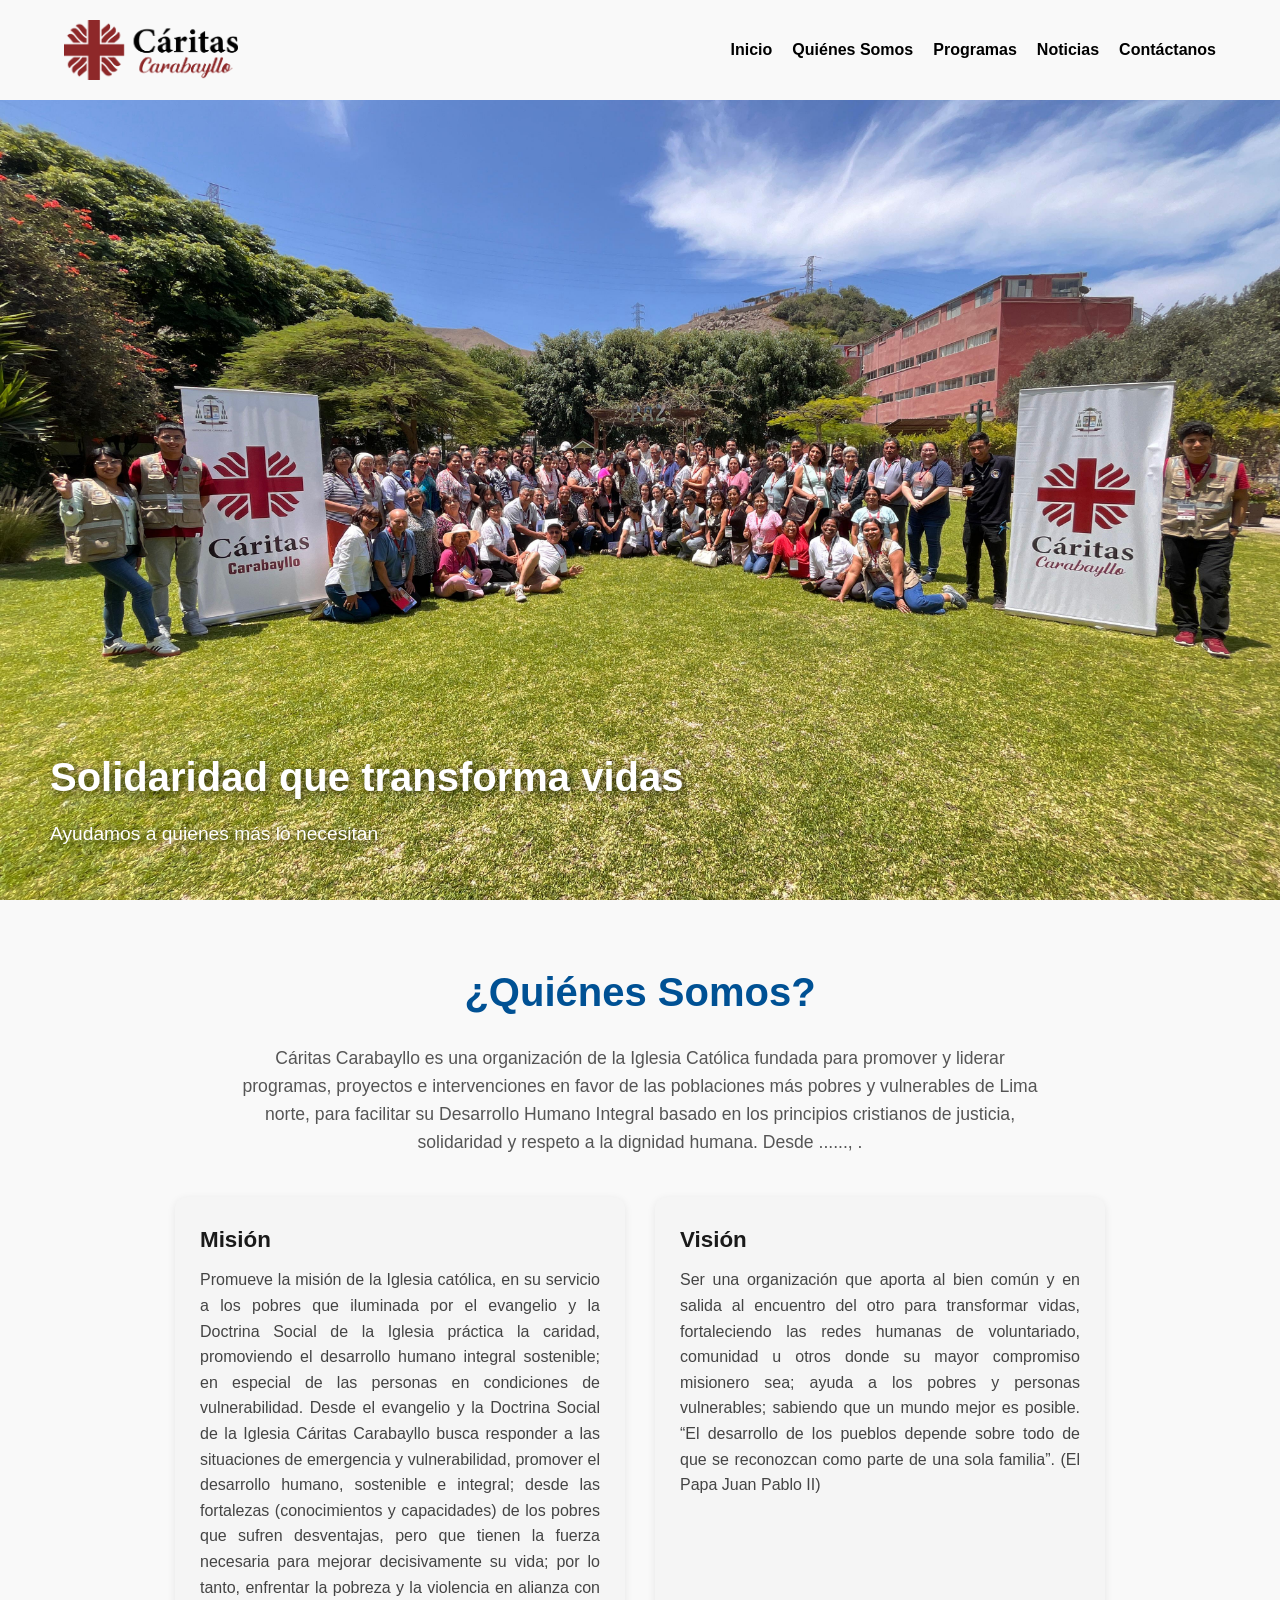
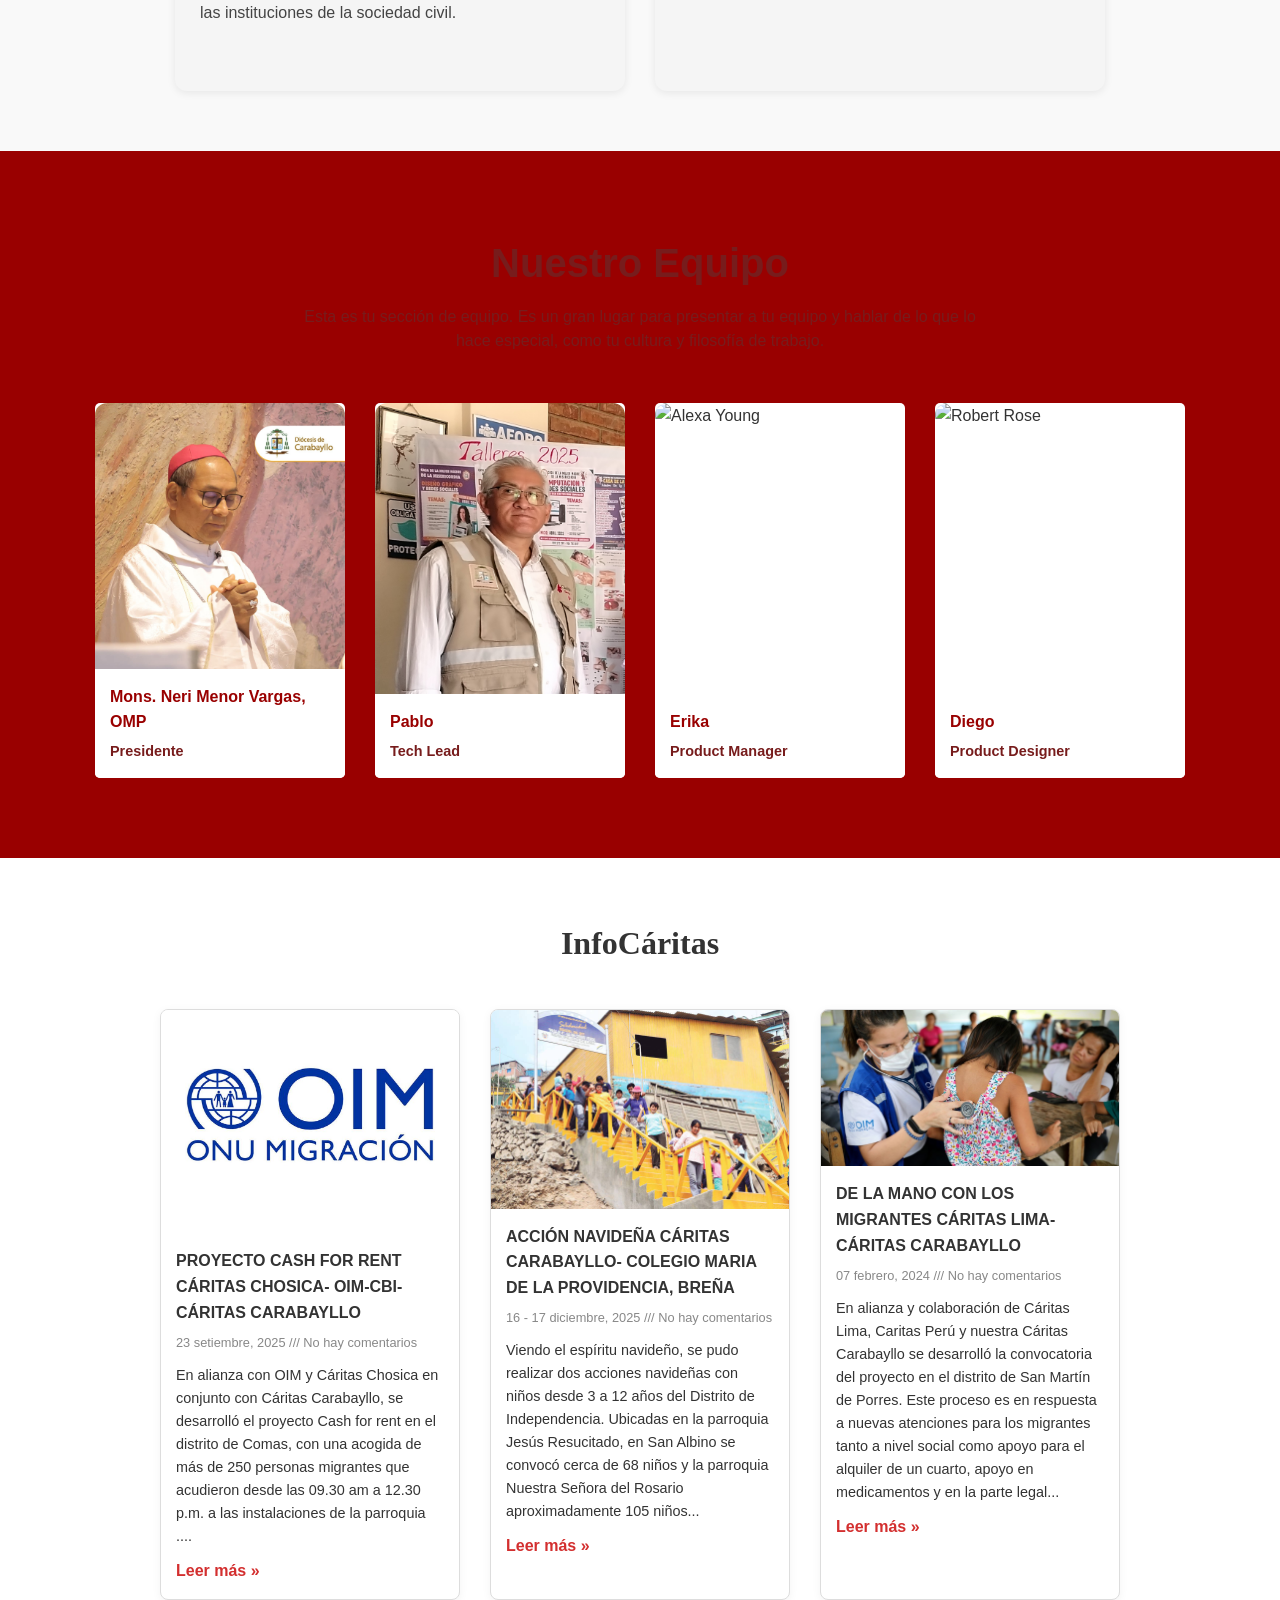
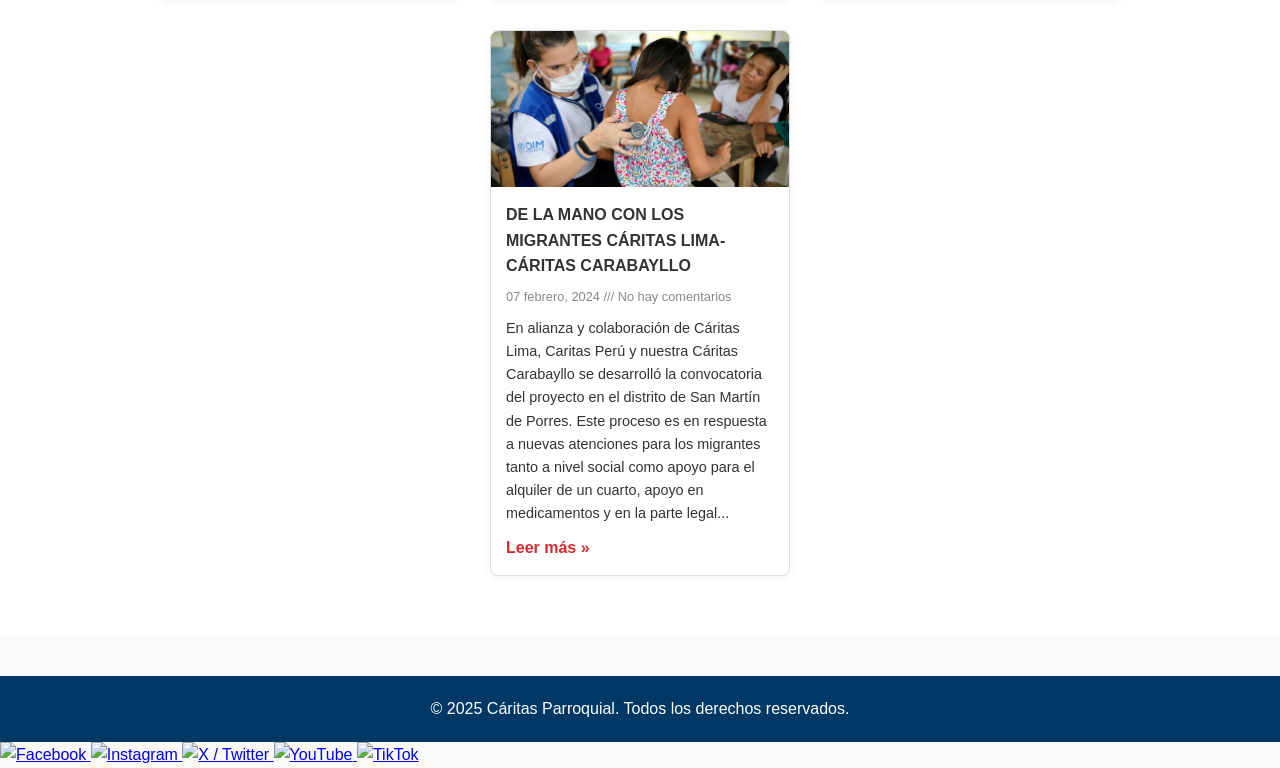
==== index.html @ 70d057fa "Update index.html" ====
<!DOCTYPE html>
<html lang="es">
<head>
  <meta charset="UTF-8" />
  <meta name="viewport" content="width=device-width, initial-scale=1.0" />
  <title>Cáritas Parroquial</title>
  <link rel="stylesheet" href="css/styles.css" />
</head>
<body>
  <header>
    <div class="container header-container">
      <img src="images/logo.png" alt="Logo Cáritas" class="logo" />
      <nav>
        <ul class="menu">
          <li><a href="#">Inicio</a></li>
          <li><a href="#">Quiénes Somos</a></li>
          <li><a href="#">Programas</a></li>
          <li><a href="#">Noticias</a></li>
          <li><a href="#">Contáctanos</a></li>
        </ul>
      </nav>
    </div>
  </header>

<section class="hero-slider">
  <div class="slider-container">
    <div class="slide active">
      <img src="images/hero1.jpeg" alt="Solidaridad 1" />
      <div class="caption">
        <h1>Solidaridad que transforma vidas</h1>
        <p>Ayudamos a quienes más lo necesitan</p>
      </div>
    </div>
    <div class="slide">
      <img src="images/hero2.jpg" alt="Solidaridad 2" />
      <div class="caption">
        <h1>Juntos por una sociedad justa</h1>
        <p>Programas de apoyo y desarrollo</p>
      </div>
    </div>
    <div class="slide">
      <img src="images/hero3.jpeg" alt="Solidaridad 3" />
      <div class="caption">
        <h1>Unimos manos y corazones</h1>
        <p>Únete a nuestras campañas</p>
      </div>
    </div>
    <div class="slide">
      <img src="images/hero4.jpeg" alt="Solidaridad 3" />
      <div class="caption">
        <h1>Sonriamos a la vida</h1>
        <p>Regala sonrisas a quienes te rodean</p>
      </div>
    </div>
  </div>
</section>
  
  <!---<section class="hero">
    <div class="hero-text">
      <h1>Solidaridad que transforma vidas</h1>
      <p>Ayudamos a quienes más lo necesitan</p>
    </div>
  </section> --->

  <!---<section class="about">
    <div class="container">
      <h2>¿Quiénes Somos?</h2>
      <p>Cáritas es una organización sin fines de lucro que trabaja por el desarrollo integral de las personas, especialmente las más vulnerables.</p>    
    </div>  
  </section> --->
<!--================================================== SECCION QUIENES SOMOS ===========================================---------------->  
<section class="about">
  <div class="container">
    <h2>¿Quiénes Somos?</h2>
    <p>
      Cáritas Carabayllo es una organización de la Iglesia Católica fundada para promover y liderar programas, proyectos e 
      intervenciones en favor de las poblaciones más pobres y vulnerables de Lima norte, 
      para facilitar su Desarrollo Humano Integral basado en los principios cristianos de justicia, solidaridad y 
      respeto a la dignidad humana. Desde ......, .
    </p>

    <div class="mision-vision">
      <div class="bloque">
        <h3>Misión</h3>
        <p>
          Promueve la misión de la Iglesia católica, en su servicio a los pobres que iluminada por el evangelio y la Doctrina 
          Social de la Iglesia práctica la caridad, promoviendo el desarrollo humano integral sostenible; en especial de las 
          personas en condiciones de vulnerabilidad. Desde el evangelio y la Doctrina Social de la Iglesia Cáritas Carabayllo 
          busca responder a las situaciones de emergencia y vulnerabilidad, promover el desarrollo humano, sostenible e integral; 
          desde las fortalezas (conocimientos y capacidades) de los pobres que sufren desventajas, pero que tienen la fuerza 
          necesaria para mejorar decisivamente su vida; por lo tanto, enfrentar la pobreza y la violencia en alianza con las 
          instituciones de la sociedad civil.
        </p>
      </div>
      <div class="bloque">
        <h3>Visión</h3>
        <p>
          Ser una organización que aporta al bien común y en salida al encuentro del otro para transformar vidas, fortaleciendo 
          las redes humanas de voluntariado, comunidad u otros donde su mayor compromiso misionero sea; ayuda a los pobres y 
          personas vulnerables; sabiendo que un mundo mejor es posible. “El desarrollo de los pueblos depende sobre todo de que 
          se reconozcan como parte de una sola familia”. (El Papa Juan Pablo II)
        </p>
      </div>
    </div>
  </div>
</section>

  
<!--================================================== SECCION EQUIPO ===========================================---------------->  

  
<section class="team">
  <div class="container">
    <h2>Nuestro Equipo</h2>
    <p class="team-description">
      Esta es tu sección de equipo. Es un gran lugar para presentar a tu equipo y hablar de lo que lo hace especial, como tu cultura y filosofía de trabajo.
    </p>

    <div class="team-members">
      <div class="team-card">
        <img src="images/team1.jpeg" alt="Ashley Jones">
        <div class="team-info">
          <h3>Mons. Neri Menor Vargas, OMP</h3>
          <p>Presidente</p>
        </div>
      </div>

      <div class="team-card">
        <img src="images/team2.jpg" alt="Don Francis">
        <div class="team-info">
          <h3>Pablo</h3>
          <p>Tech Lead</p>
        </div>
      </div>

      <div class="team-card">
        <img src="images/team3.jpg" alt="Alexa Young">
        <div class="team-info">
          <h3>Erika</h3>
          <p>Product Manager</p>
        </div>
      </div>

      <div class="team-card">
        <img src="images/team4.jpg" alt="Robert Rose">
        <div class="team-info">
          <h3>Diego</h3>
          <p>Product Designer</p>
        </div>
      </div>
    </div>
  </div>
</section>

<!--================================================== SECCION PROGRAMAS ===========================================---------------->

<section class="noticias">
  <div class="container">
    <h2>InfoCáritas</h2>
    <div class="noticias-grid">

      <div class="noticia">
        <img src="images/noticia1.jpg" alt="Noticia 1">
        <div class="contenido-noticia">
          <h3>PROYECTO CASH FOR RENT CÁRITAS CHOSICA- OIM-CBI- CÁRITAS CARABAYLLO</h3>
          <p class="fecha">23 setiembre, 2025 /// No hay comentarios</p>
          <p class="resumen">En alianza con OIM y Cáritas Chosica en conjunto con Cáritas Carabayllo, 
            se desarrolló el proyecto Cash for rent en el distrito de Comas, con una acogida de más 
            de 250 personas migrantes que acudieron desde las 09.30 am a 12.30 p.m. a las instalaciones de la parroquia ....</p>
          <a href="noticias/noticia1.html" class="leer-mas">Leer más »</a>
        </div>
      </div>

      <div class="noticia">
        <img src="images/noticia2.jpg" alt="Noticia 2">
        <div class="contenido-noticia">
          <h3>ACCIÓN NAVIDEÑA CÁRITAS CARABAYLLO- COLEGIO MARIA DE LA PROVIDENCIA, BREÑA</h3>
          <p class="fecha">16 - 17 diciembre, 2025 /// No hay comentarios</p>
          <p class="resumen">Viendo el espíritu navideño, se pudo realizar dos acciones navideñas con 
            niños desde 3 a 12 años del Distrito de Independencia. Ubicadas en la parroquia Jesús Resucitado, 
            en San Albino se convocó cerca de 68 niños y la parroquia Nuestra Señora del Rosario aproximadamente 105 niños...</p>
          <a href="#" class="leer-mas">Leer más »</a>
        </div>
      </div>

      <div class="noticia">
        <img src="images/noticia3.jpg" alt="Noticia 3">
        <div class="contenido-noticia">
          <h3>DE LA MANO CON LOS MIGRANTES CÁRITAS LIMA- CÁRITAS CARABAYLLO</h3>
          <p class="fecha">07 febrero, 2024 /// No hay comentarios</p>
          <p class="resumen">En alianza y colaboración de Cáritas Lima, Caritas Perú y nuestra Cáritas Carabayllo 
            se desarrolló la convocatoria del proyecto en el distrito de San Martín de Porres. Este proceso es en 
            respuesta a nuevas atenciones para los migrantes tanto a nivel social como apoyo para el alquiler de un 
            cuarto, apoyo en medicamentos y en la parte legal...</p>
          <a href="#" class="leer-mas">Leer más »</a>
        </div>
      </div>

      <div class="noticia">
        <img src="images/noticia3.jpg" alt="Noticia 3">
        <div class="contenido-noticia">
          <h3>DE LA MANO CON LOS MIGRANTES CÁRITAS LIMA- CÁRITAS CARABAYLLO</h3>
          <p class="fecha">07 febrero, 2024 /// No hay comentarios</p>
          <p class="resumen">En alianza y colaboración de Cáritas Lima, Caritas Perú y nuestra Cáritas Carabayllo 
            se desarrolló la convocatoria del proyecto en el distrito de San Martín de Porres. Este proceso es en 
            respuesta a nuevas atenciones para los migrantes tanto a nivel social como apoyo para el alquiler de un 
            cuarto, apoyo en medicamentos y en la parte legal...</p>
          <a href="#" class="leer-mas">Leer más »</a>
        </div>
      </div>
     

    </div>
  </div>
</section>
  

<!--================================================== PIE DE PAGINA ===========================================---------------->  
  
  <footer>
    <div class="container footer-container">
      <p>&copy; 2025 Cáritas Parroquial. Todos los derechos reservados.</p>
    </div>
  </footer>

  <script src="js/script.js"></script>

<!--""""""""""""""""""""""""""""""""""""""""""""""""""""BOTONES FLOTANTES =====================================================-->
  <div class="redes-flotantes">
  <a href="https://facebook.com" target="_blank" class="btn-red facebook" title="Facebook">
    <img src="images/facebook.svg" alt="Facebook">
  </a>
  <a href="https://instagram.com" target="_blank" class="btn-red instagram" title="Instagram">
    <img src="images/instagram.svg" alt="Instagram">
  </a>
  <a href="https://twitter.com" target="_blank" class="btn-red x" title="X / Twitter">
    <img src="images/x.svg" alt="X / Twitter">
  </a>
  <a href="https://youtube.com" target="_blank" class="btn-red youtube" title="YouTube">
    <img src="images/youtube.svg" alt="YouTube">
  </a>
  <a href="https://tiktok.com" target="_blank" class="btn-red tiktok" title="TikTok">
    <img src="images/tiktok.svg" alt="TikTok">
  </a>
</div>

  
</body>
</html>
---- css/styles.css ----
/* Reset */
* {
  margin: 0;
  padding: 0;
  box-sizing: border-box;
}

body {
  font-family: 'Arial', sans-serif;
  color: #333;
  line-height: 1.6;
  background-color: #f9f9f9;
}

.container {
  width: 90%;
  max-width: 1200px;
  margin: auto;
}

header {
  position: fixed;
  top: 0;
  width: 100%;
  padding: 20px 0;
  z-index: 1000;
  /*box-shadow: 0 2px 10px rgba(0, 0, 0, 0.1);*/
  transition: background-color 0.3s ease, box-shadow 0.3s ease;
  background-color: transparent;
}

header.scrolled{
  background-color: #ffffff;
  box-shadow: 0 2px 10px rgba(0, 0, 0, 0.2);
}

.header-container {
  display: flex;
  align-items: center;
  justify-content: space-between;
}

.logo {
  height: 60px;
}

.menu {
  list-style: none;
  display: flex;
  gap: 20px;
}

.menu li a {
  color: #000000;
  text-decoration: none;
  font-weight: bold;
}

.menu li a:hover {
  text-decoration: underline;
}

.hero {
  background: url('../images/hero.jpeg') no-repeat center center/cover;
  height: 800px;
  display: flex;
  align-items: center;
  justify-content: center;
  color: red;
  text-align: center;
}

.hero-text h1 {
  font-size: 2.5rem;
  margin-bottom: 10px;
  text-shadow: 2px 2px 5px #000;
}

.hero-text p {
  font-size: 1.2rem;
}

.about, .programs {
  padding: 60px 0;
  background-color: #f9f9f9;
  text-align: center;
}

.about h2, .programs h2 {
  text-align: center;
  font-size: 2.5rem;
  margin-bottom: 20px;
  color: #005194;
}

.about p {
  font-size: 1.1rem;
  color: #555;
  max-width: 800px;
  margin: 0 auto 40px;
  line-height: 1.6;
}

.mision-vision {
  display: flex;
  flex-wrap: wrap;
  justify-content: center;
  gap: 30px;
}

.bloque {
  background-color: #f5f5f5;
  padding: 25px;
  border-radius: 12px;
  flex: 1 1 300px;
  max-width: 450px;
  box-shadow: 0 2px 8px rgba(0, 0, 0, 0.08);
  text-align: left;
}

.bloque h3 {
  font-size: 1.4rem;
  color: #1a1a1a;
  margin-bottom: 10px;
}

.bloque p {
  font-size: 1rem;
  color: #444;
  line-height: 1.6;
  text-align: justify;
}

.program-cards {
  display: flex;
  flex-wrap: wrap;
  gap: 30px;
  justify-content: center;
  margin-top: 30px;
}

.card {
  background-color: #eef5fb;
  padding: 20px;
  width: 300px;
  border-radius: 8px;
  box-shadow: 0 0 10px rgba(0,0,0,0.1);
  text-align: center;
}

.card img {
  width: 100%;
  border-radius: 5px;
  margin-bottom: 15px;
}

footer {
  background-color: #003865;
  color: #fff;
  text-align: center;
  padding: 20px 0;
  margin-top: 40px;
}

.hero-slider {
  margin-top: 100px; /* ajusta si tu header es más alto */
  position: relative;
  overflow: hidden;
  height: 800px;
}

.slider-container {
  position: relative;
  width: 100%;
  height: 100%;
}

.slide {
  position: absolute;
  width: 100%;
  height: 100%;
  opacity: 0;
  transition: opacity 1s ease-in-out;
}

.slide.active {
  opacity: 1;
  z-index: 1;
}

.slide img {
  width: 100%;
  height: 100%;
  object-fit: cover;
}

.caption {
  position: absolute;
  bottom: 50px;
  left: 50px;
  color: #fff;
  text-shadow: 2px 2px 10px rgba(0,0,0,0.7);
}

.caption h1 {
  font-size: 2.5rem;
  margin-bottom: 10px;
}

.caption p {
  font-size: 1.2rem;
}

.team {
  background-color: #990000; /* Rojo oscuro como en la imagen */
  padding: 80px 0;
  color: #fff;
  text-align: center;
}

.team h2 {
  font-size: 2.5rem;
  margin-bottom: 10px;
  color: #771c1c;
}

.team-description {
  max-width: 700px;
  margin: 0 auto 50px;
  color: #771c1c;
  font-size: 1rem;
  line-height: 1.5;
}

.team-members {
  display: flex;
  flex-wrap: wrap;
  justify-content: center;
  gap: 30px;
}

.team-card {
  background-color: #fff;
  color: #333;
  width: 250px;
  border-radius: 5px;
  overflow: hidden;
  text-align: left;
  position: relative;
}

.team-card img {
  width: 100%;
  height: auto;
  display: block;
  border-radius: 12px;
  transition: transform 0.4s ease, box-shadow 0.4s ease;
}

.team-card img:hover {
  transform: scale(1.05);
  box-shadow: 0 0 15px rgba(0, 0, 0, 0.3);
}

.team-info {
  background-color: #fff;
  padding: 15px;
  position: absolute;
  bottom: 0;
  left: 0;
  width: 100%;
}

.team-info h3 {
  margin: 0;
  color: #990000;
  font-size: 1rem;
}

.team-info p {
  margin: 5px 0 0;
  font-weight: bold;
  color: #771c1c;
  font-size: 0.9rem;
}

/* =========================================== SECCION DE NOTICIAS O PROGRAMAS ETC */

.noticias {
  padding: 60px 20px;
  background-color: #fff;
  text-align: center;
}

.noticias h2 {
  font-size: 2rem;
  margin-bottom: 40px;
  font-family: 'Georgia', serif;
}

.noticias-grid {
  display: flex;
  flex-wrap: wrap;
  gap: 30px;
  justify-content: center;
}

.noticia {
  width: 300px;
  background-color: #fff;
  border: 1px solid #ddd;
  border-radius: 8px;
  box-shadow: 0 2px 10px rgba(0,0,0,0.05);
  overflow: hidden;
  transition: transform 0.2s ease;
}

.noticia:hover {
  transform: translateY(-5px);
}

.noticia img {
  width: 100%;
  height: auto;
  display: block;
}

.contenido-noticia {
  padding: 15px;
  text-align: left;
}

.contenido-noticia h3 {
  font-size: 1rem;
  margin-bottom: 8px;
  font-weight: bold;
}

.contenido-noticia .fecha {
  font-size: 0.8rem;
  color: #888;
  margin-bottom: 10px;
}

.contenido-noticia .resumen {
  font-size: 0.9rem;
  color: #333;
  margin-bottom: 10px;
}

.contenido-noticia .leer-mas {
  color: #d32f2f;
  font-weight: bold;
  text-decoration: none;
}

.contenido-noticia .leer-mas:hover {
  text-decoration: underline;
}

/* 🔁 Responsivo */
@media screen and (max-width: 992px) {
  .noticia {
    width: 45%;
  }
}

@media screen and (max-width: 600px) {
  .noticias-grid {
    flex-direction: column;
    align-items: center;
  }

  .noticia {
    width: 100%;
    max-width: 400px;
  }
}
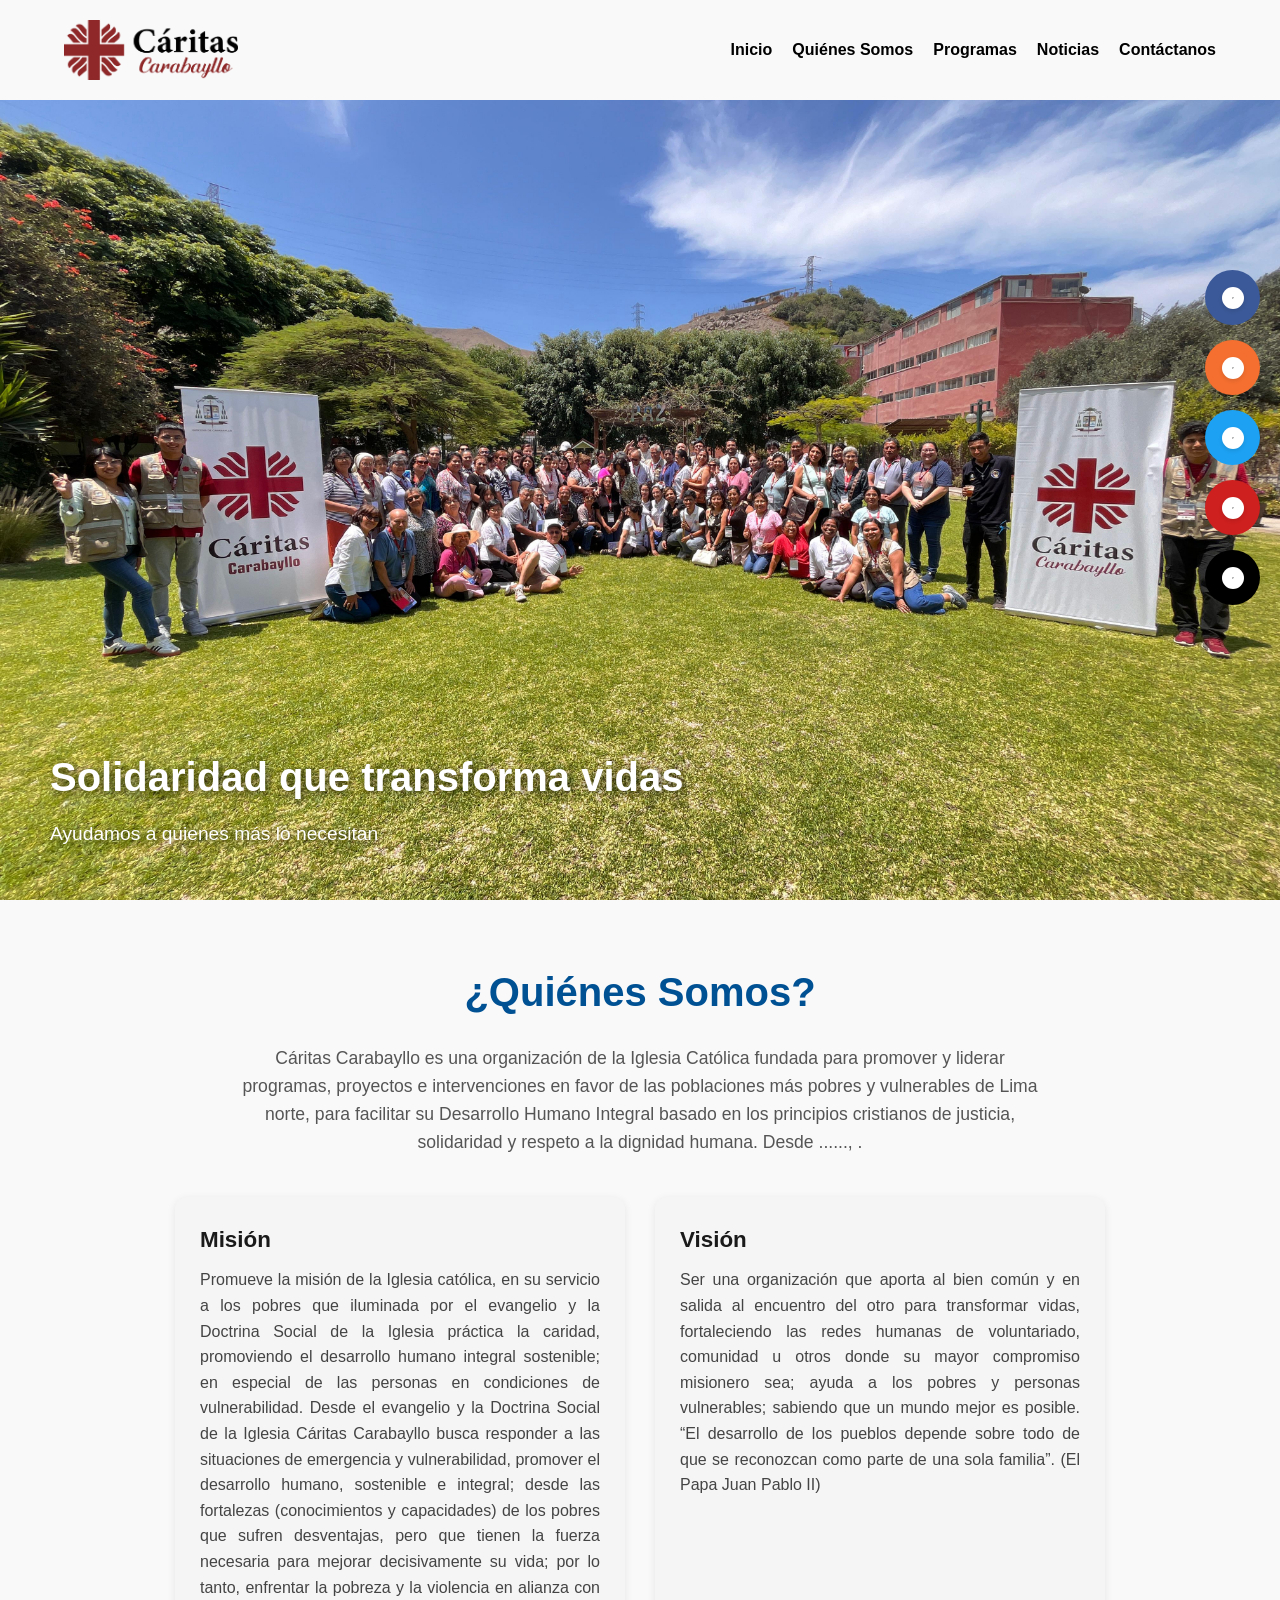
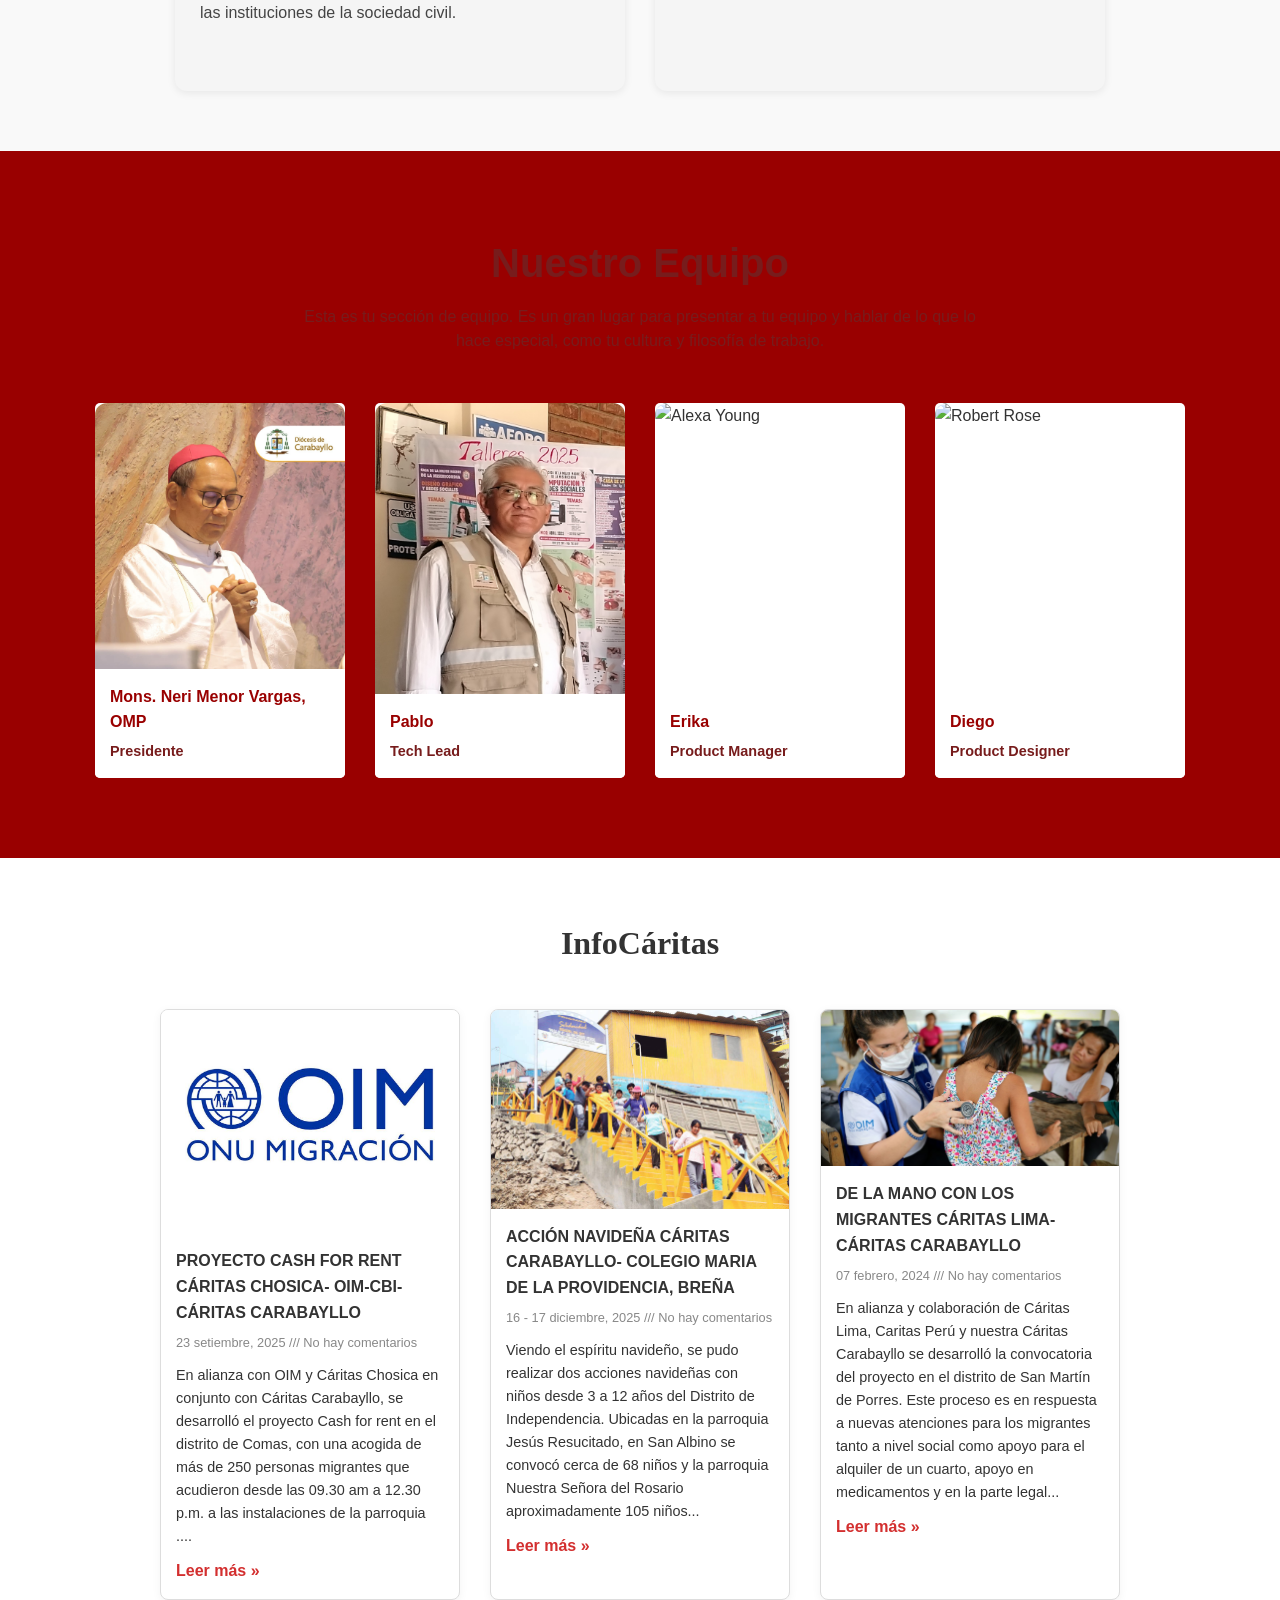
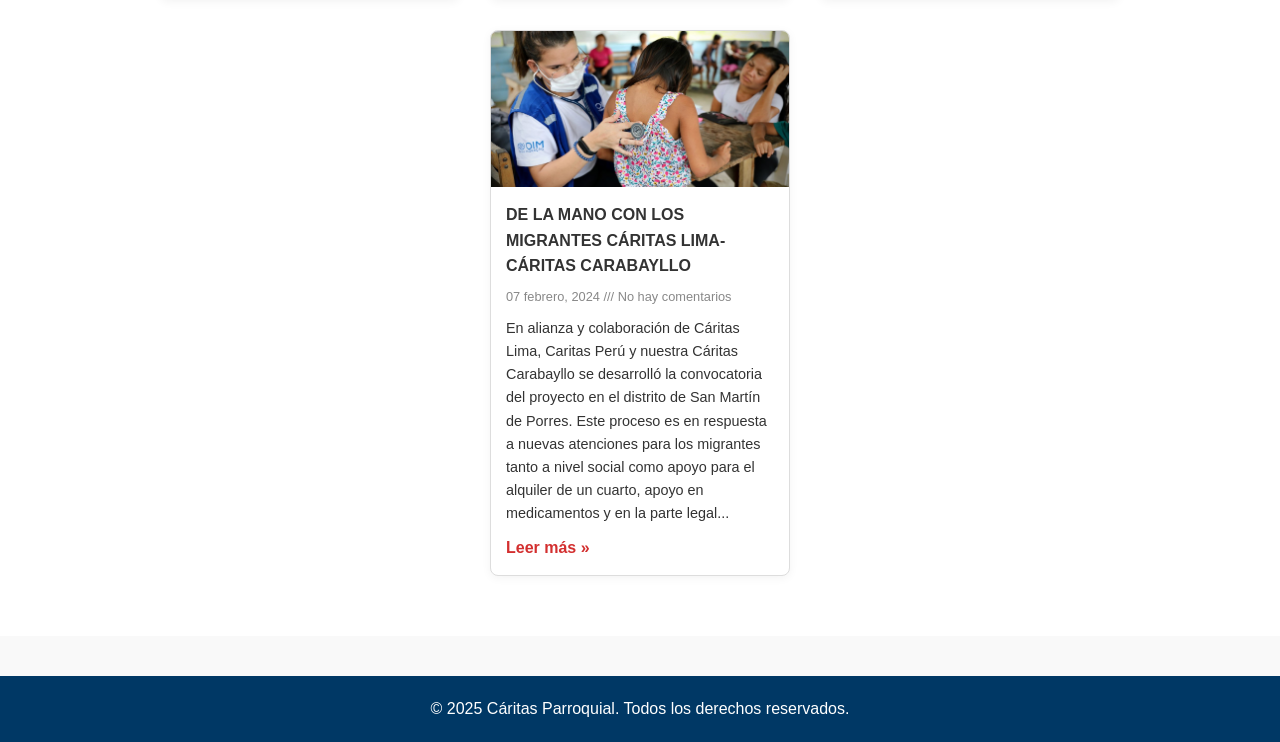
==== commit 6e9cd31a: "Update index.html" ====
--- a/index.html
+++ b/index.html
@@ -228,19 +228,19 @@
 <!--""""""""""""""""""""""""""""""""""""""""""""""""""""BOTONES FLOTANTES =====================================================-->
   <div class="redes-flotantes">
   <a href="https://facebook.com" target="_blank" class="btn-red facebook" title="Facebook">
-    <img src="images/facebook.svg" alt="Facebook">
+    <img src="images/facebook.png" alt="Facebook">
   </a>
   <a href="https://instagram.com" target="_blank" class="btn-red instagram" title="Instagram">
-    <img src="images/instagram.svg" alt="Instagram">
+    <img src="images/instagram.png" alt="Instagram">
   </a>
   <a href="https://twitter.com" target="_blank" class="btn-red x" title="X / Twitter">
-    <img src="images/x.svg" alt="X / Twitter">
+    <img src="images/twitter.png" alt="X / Twitter">
   </a>
   <a href="https://youtube.com" target="_blank" class="btn-red youtube" title="YouTube">
-    <img src="images/youtube.svg" alt="YouTube">
+    <img src="images/youtube.png" alt="YouTube">
   </a>
   <a href="https://tiktok.com" target="_blank" class="btn-red tiktok" title="TikTok">
-    <img src="images/tiktok.svg" alt="TikTok">
+    <img src="images/tik-tok.png" alt="TikTok">
   </a>
 </div>
 
--- a/css/styles.css
+++ b/css/styles.css
@@ -376,4 +376,52 @@
     max-width: 400px;
   }
 }
-
+/*===========================================CSS PARA LOS BOTONES DE LAS REDES SOCIALES FLOTANTES=================*/
+.redes-flotantes {
+  position: fixed;
+  top: 30%;
+  right: 20px;
+  display: flex;
+  flex-direction: column;
+  gap: 15px;
+  z-index: 1000;
+}
+
+.btn-red {
+  width: 55px;
+  height: 55px;
+  border-radius: 50%;
+  display: flex;
+  justify-content: center;
+  align-items: center;
+  position: relative;
+  transition: transform 0.2s ease-in-out;
+  animation: none;
+  cursor: pointer;
+}
+
+.btn-red:hover {
+  animation: palpitar 0.6s infinite alternate;
+}
+
+.btn-red img {
+  width: 22px;
+  height: 22px;
+  background-color: white;
+  padding: 10px;
+  border-radius: 50%;
+  box-shadow: 0 2px 4px rgba(0,0,0,0.1);
+}
+
+@keyframes palpitar {
+  from { transform: scale(1); }
+  to { transform: scale(1.15); }
+}
+
+/* Colores personalizados */
+.facebook  { background-color: #3b5998; }
+.instagram { background-color: #f46f30; }
+.x         { background-color: #1da1f2; }
+.youtube   { background-color: #cd201f; }
+.tiktok    { background-color: #000; }
+
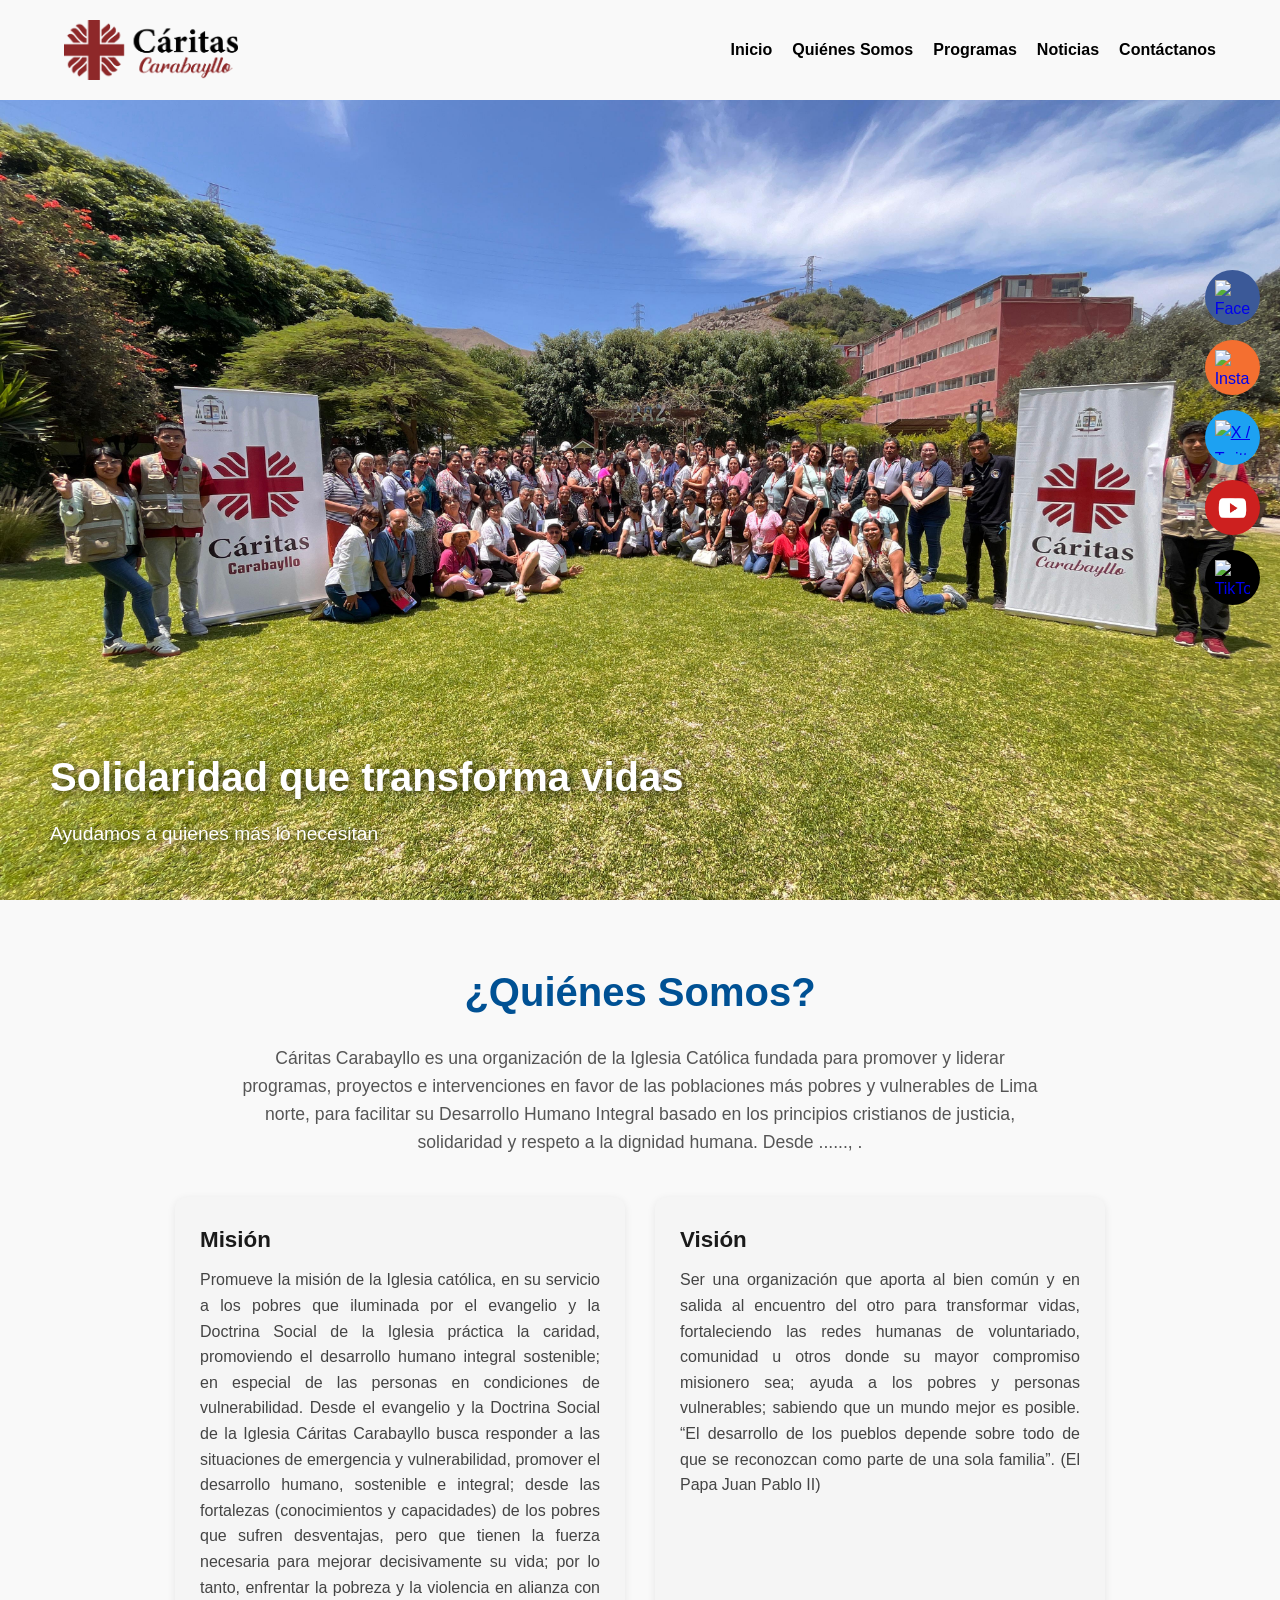
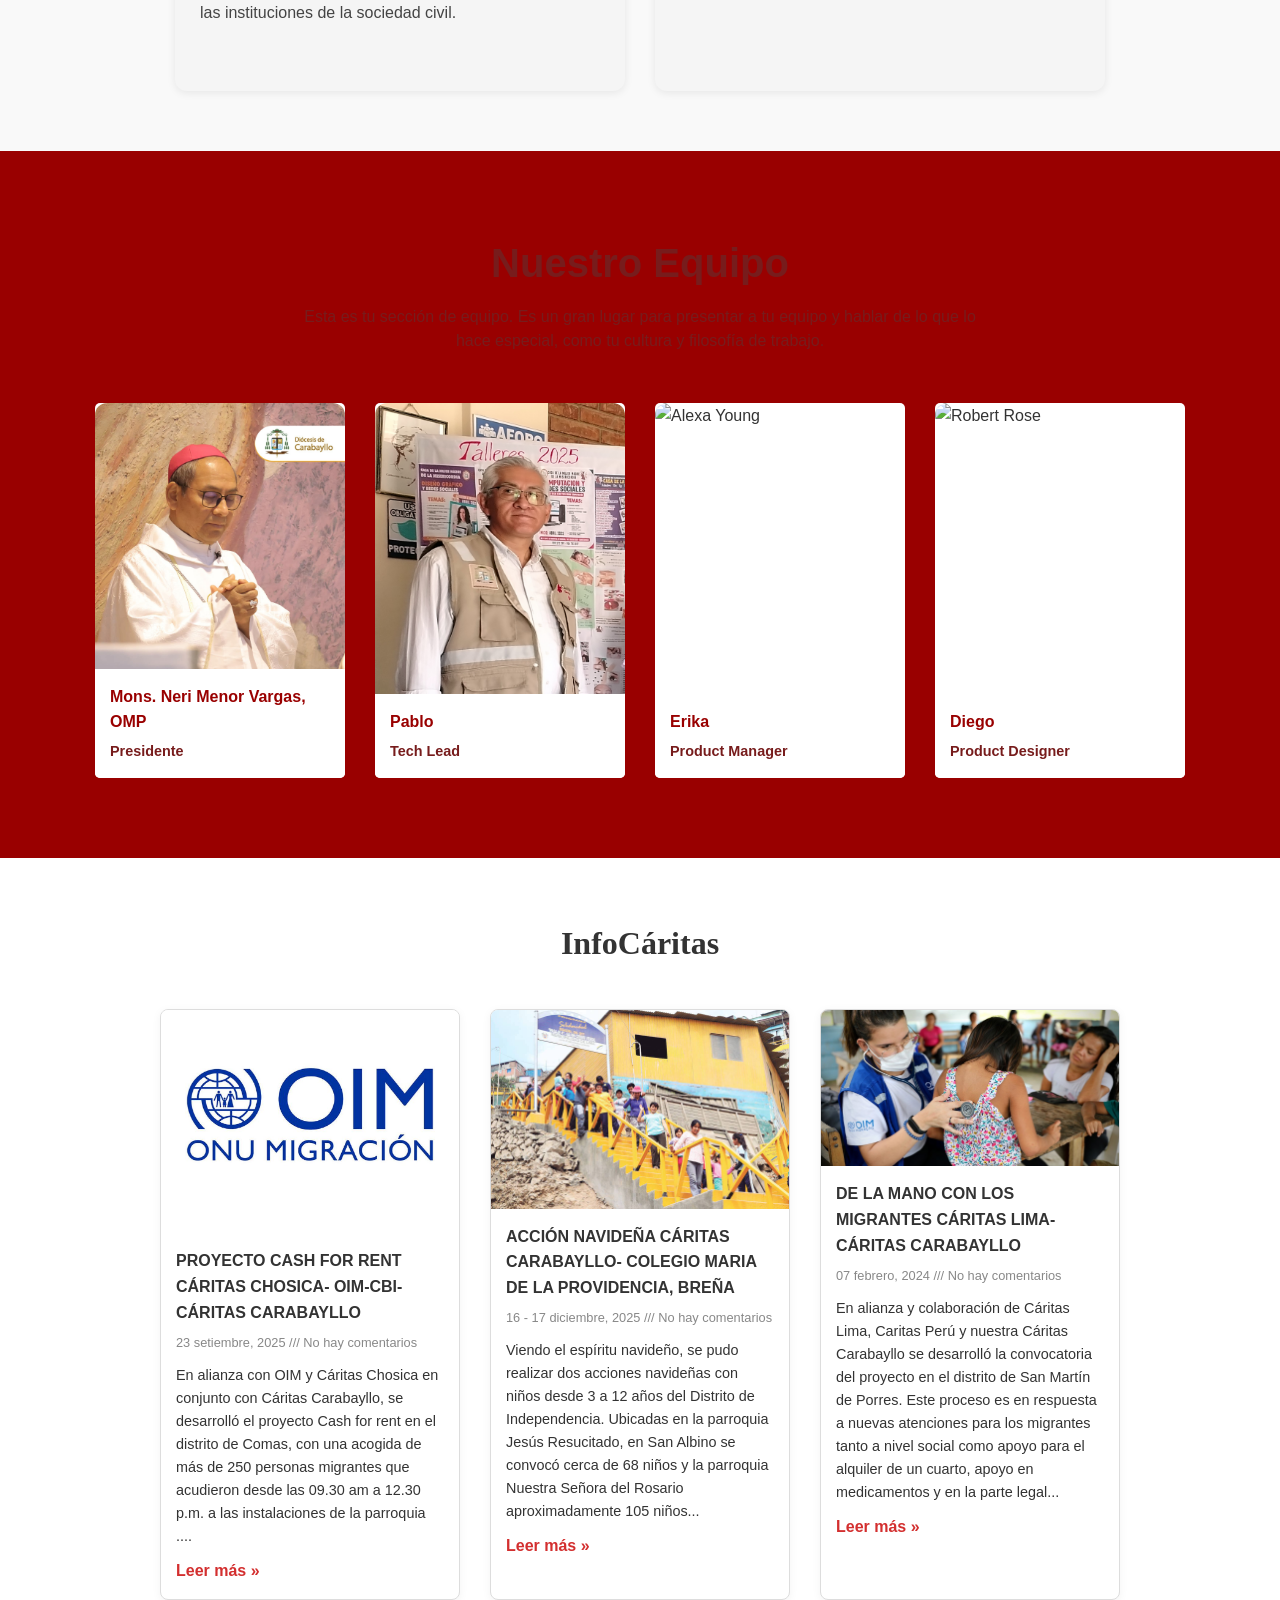
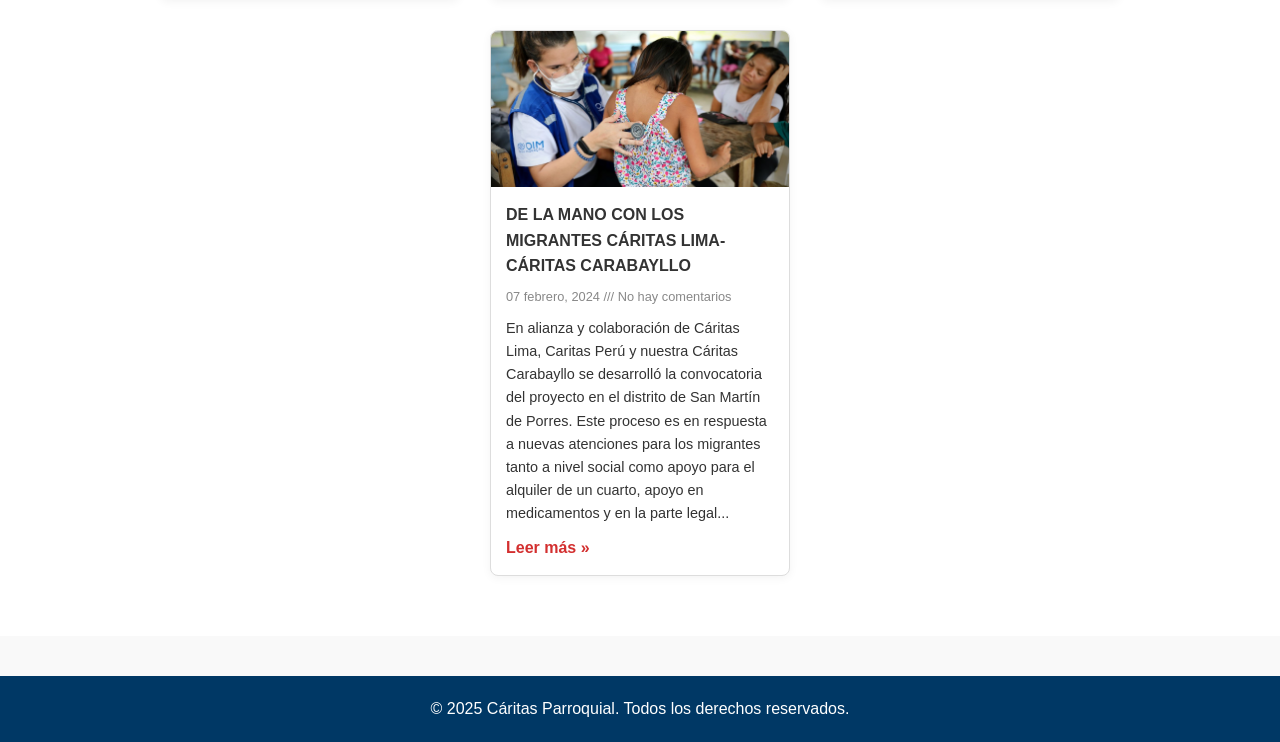
==== commit d88b83e0: "Update index.html" ====
--- a/index.html
+++ b/index.html
@@ -237,7 +237,7 @@
     <img src="images/twitter.png" alt="X / Twitter">
   </a>
   <a href="https://youtube.com" target="_blank" class="btn-red youtube" title="YouTube">
-    <img src="images/youtube.png" alt="YouTube">
+    <img src="images/youtube1.png" alt="YouTube">
   </a>
   <a href="https://tiktok.com" target="_blank" class="btn-red tiktok" title="TikTok">
     <img src="images/tik-tok.png" alt="TikTok">
--- a/css/styles.css
+++ b/css/styles.css
@@ -398,6 +398,8 @@
   transition: transform 0.2s ease-in-out;
   animation: none;
   cursor: pointer;
+  overflow: hidden;
+  background-color: white; /* para que los íconos resalten */
 }
 
 .btn-red:hover {
@@ -405,13 +407,11 @@
 }
 
 .btn-red img {
-  width: 22px;
-  height: 22px;
-  background-color: white;
-  padding: 10px;
-  border-radius: 50%;
-  box-shadow: 0 2px 4px rgba(0,0,0,0.1);
-}
+  width: 65%;
+  height: 65%;
+  object-fit: contain;
+}
+
 
 @keyframes palpitar {
   from { transform: scale(1); }
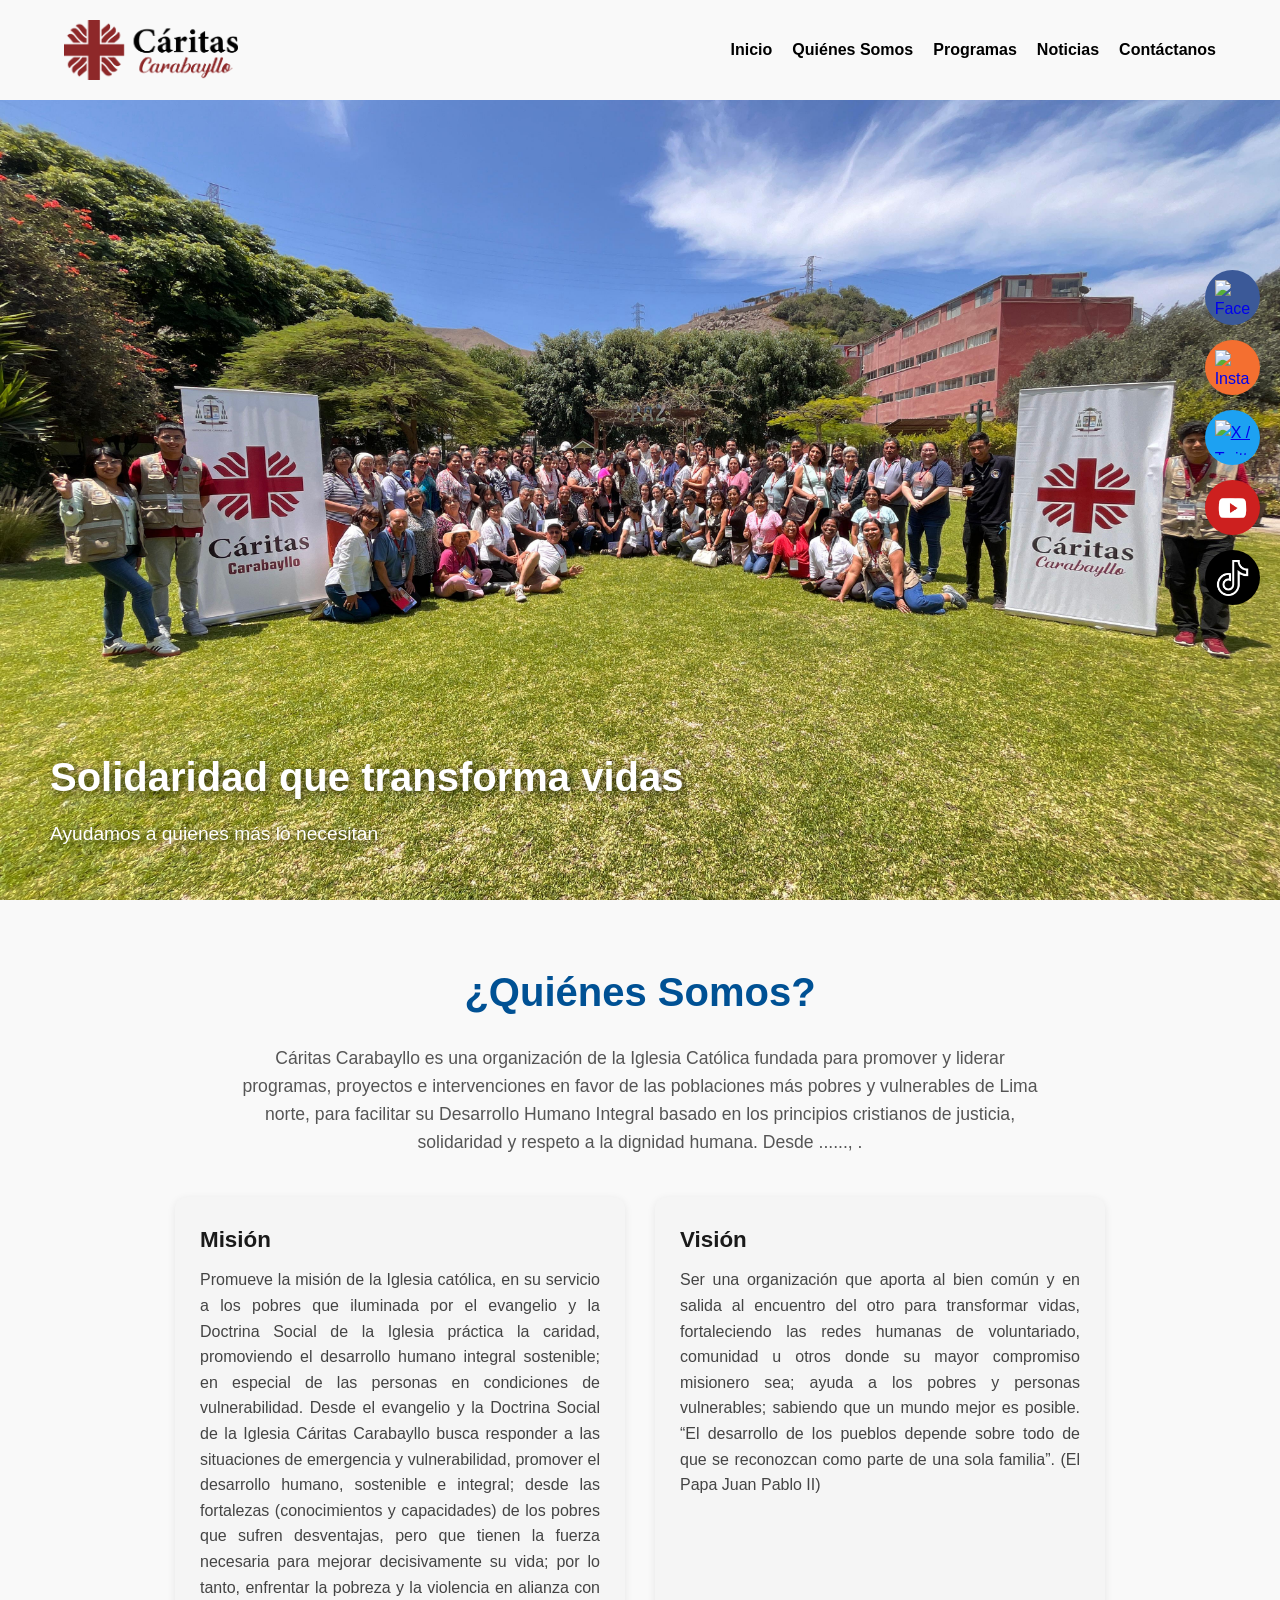
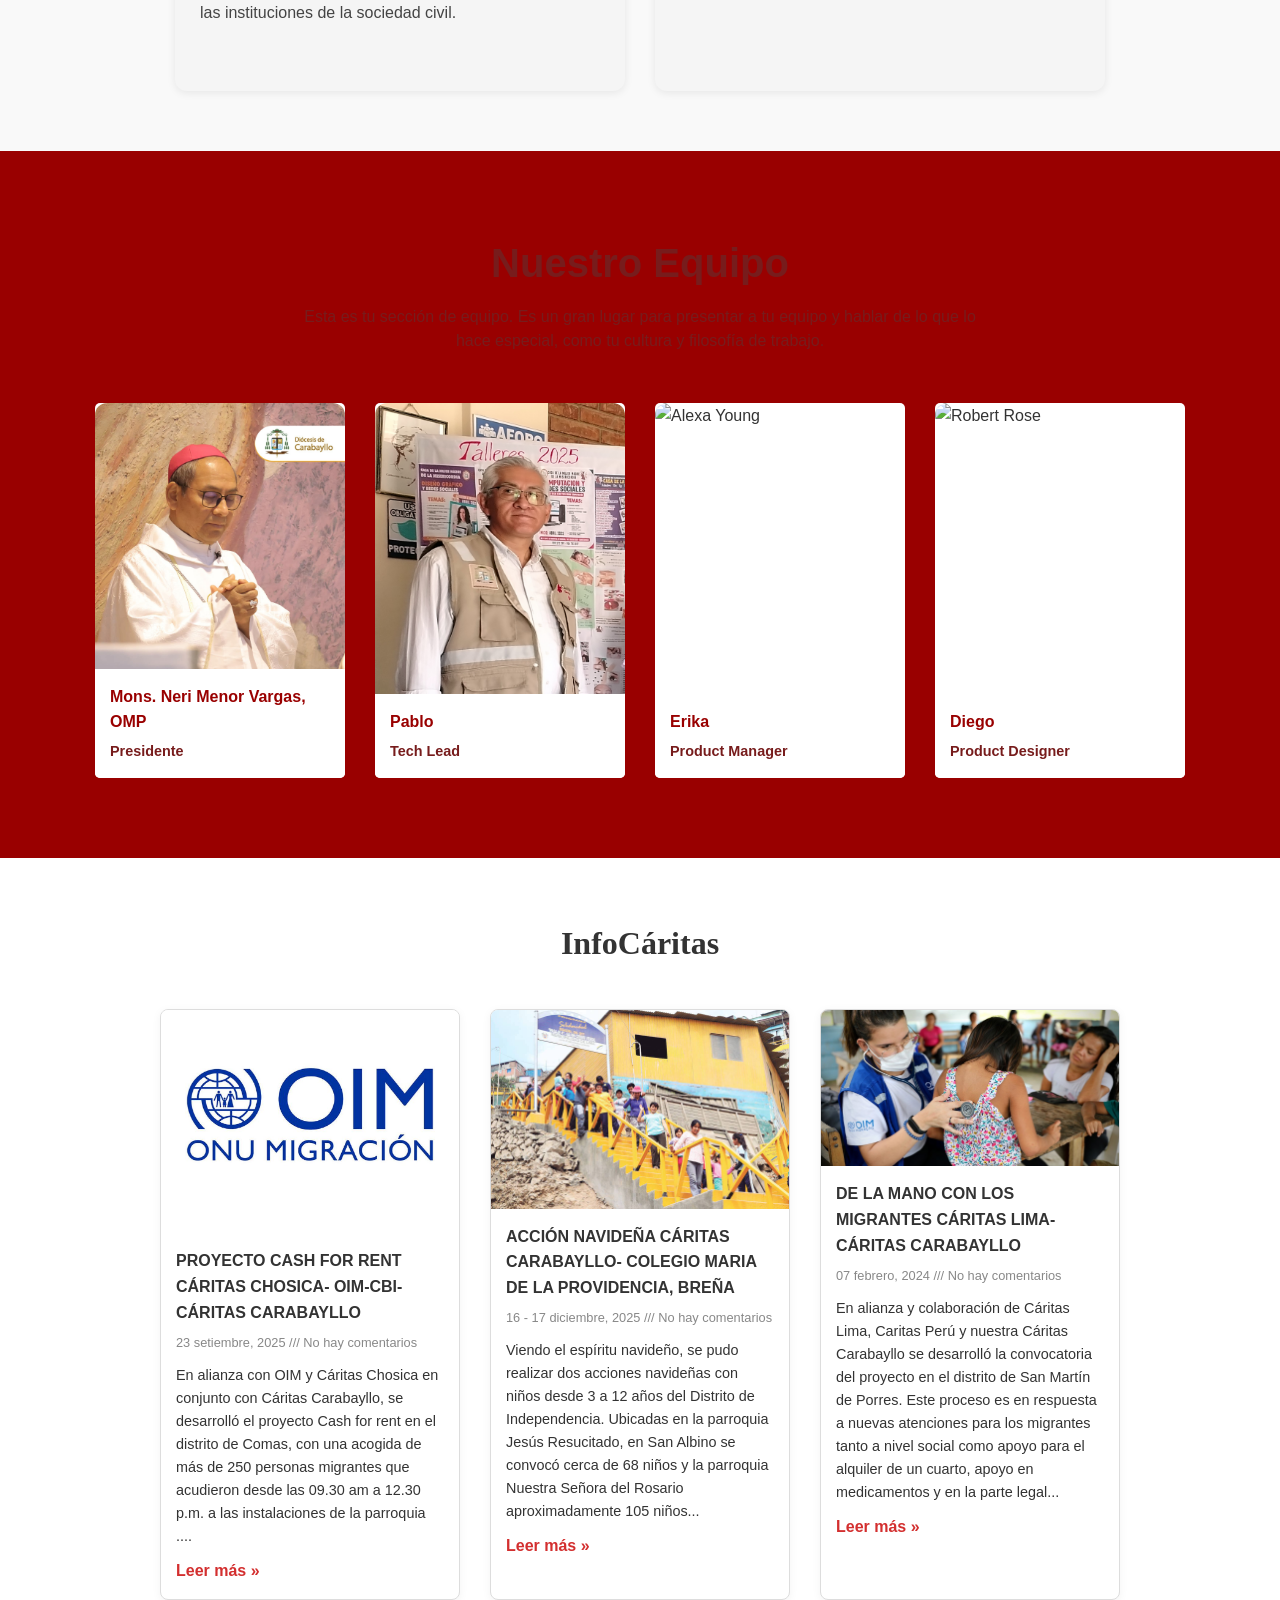
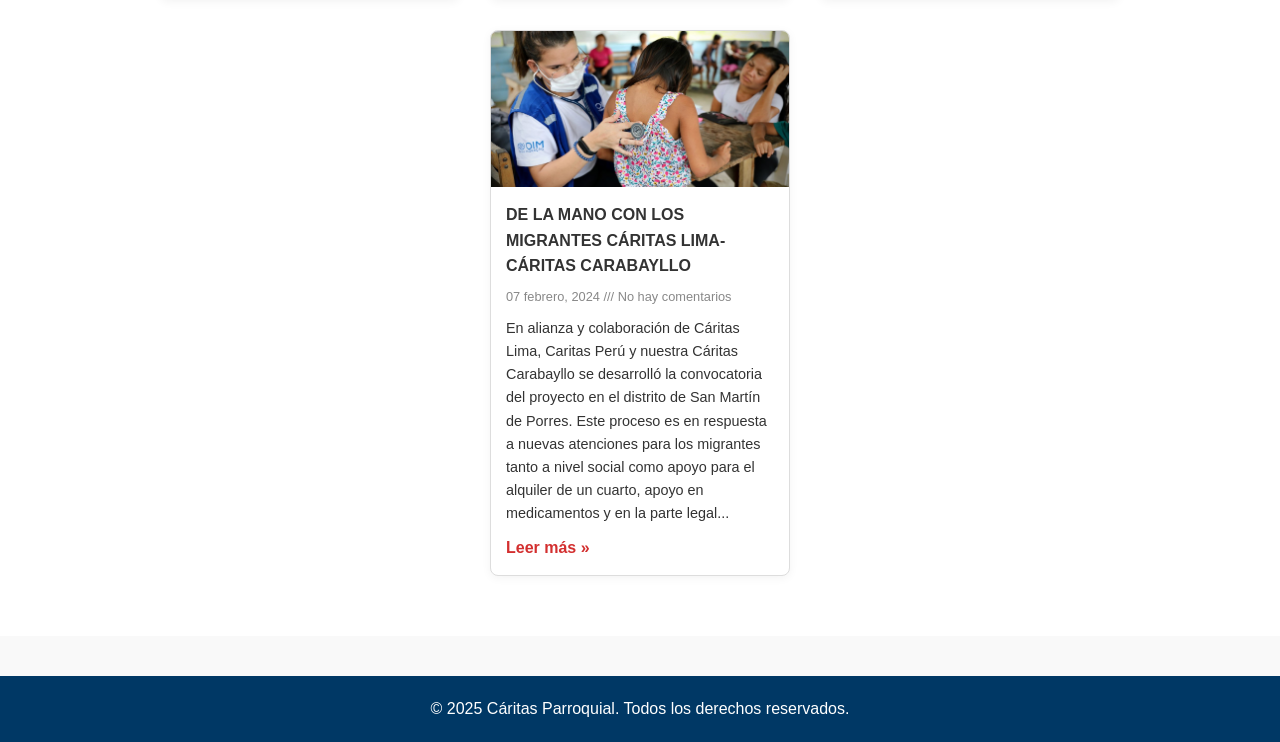
==== commit af80bac2: "Update index.html" ====
--- a/index.html
+++ b/index.html
@@ -240,7 +240,7 @@
     <img src="images/youtube1.png" alt="YouTube">
   </a>
   <a href="https://tiktok.com" target="_blank" class="btn-red tiktok" title="TikTok">
-    <img src="images/tik-tok.png" alt="TikTok">
+    <img src="images/tik-tok1.png" alt="TikTok">
   </a>
 </div>
 
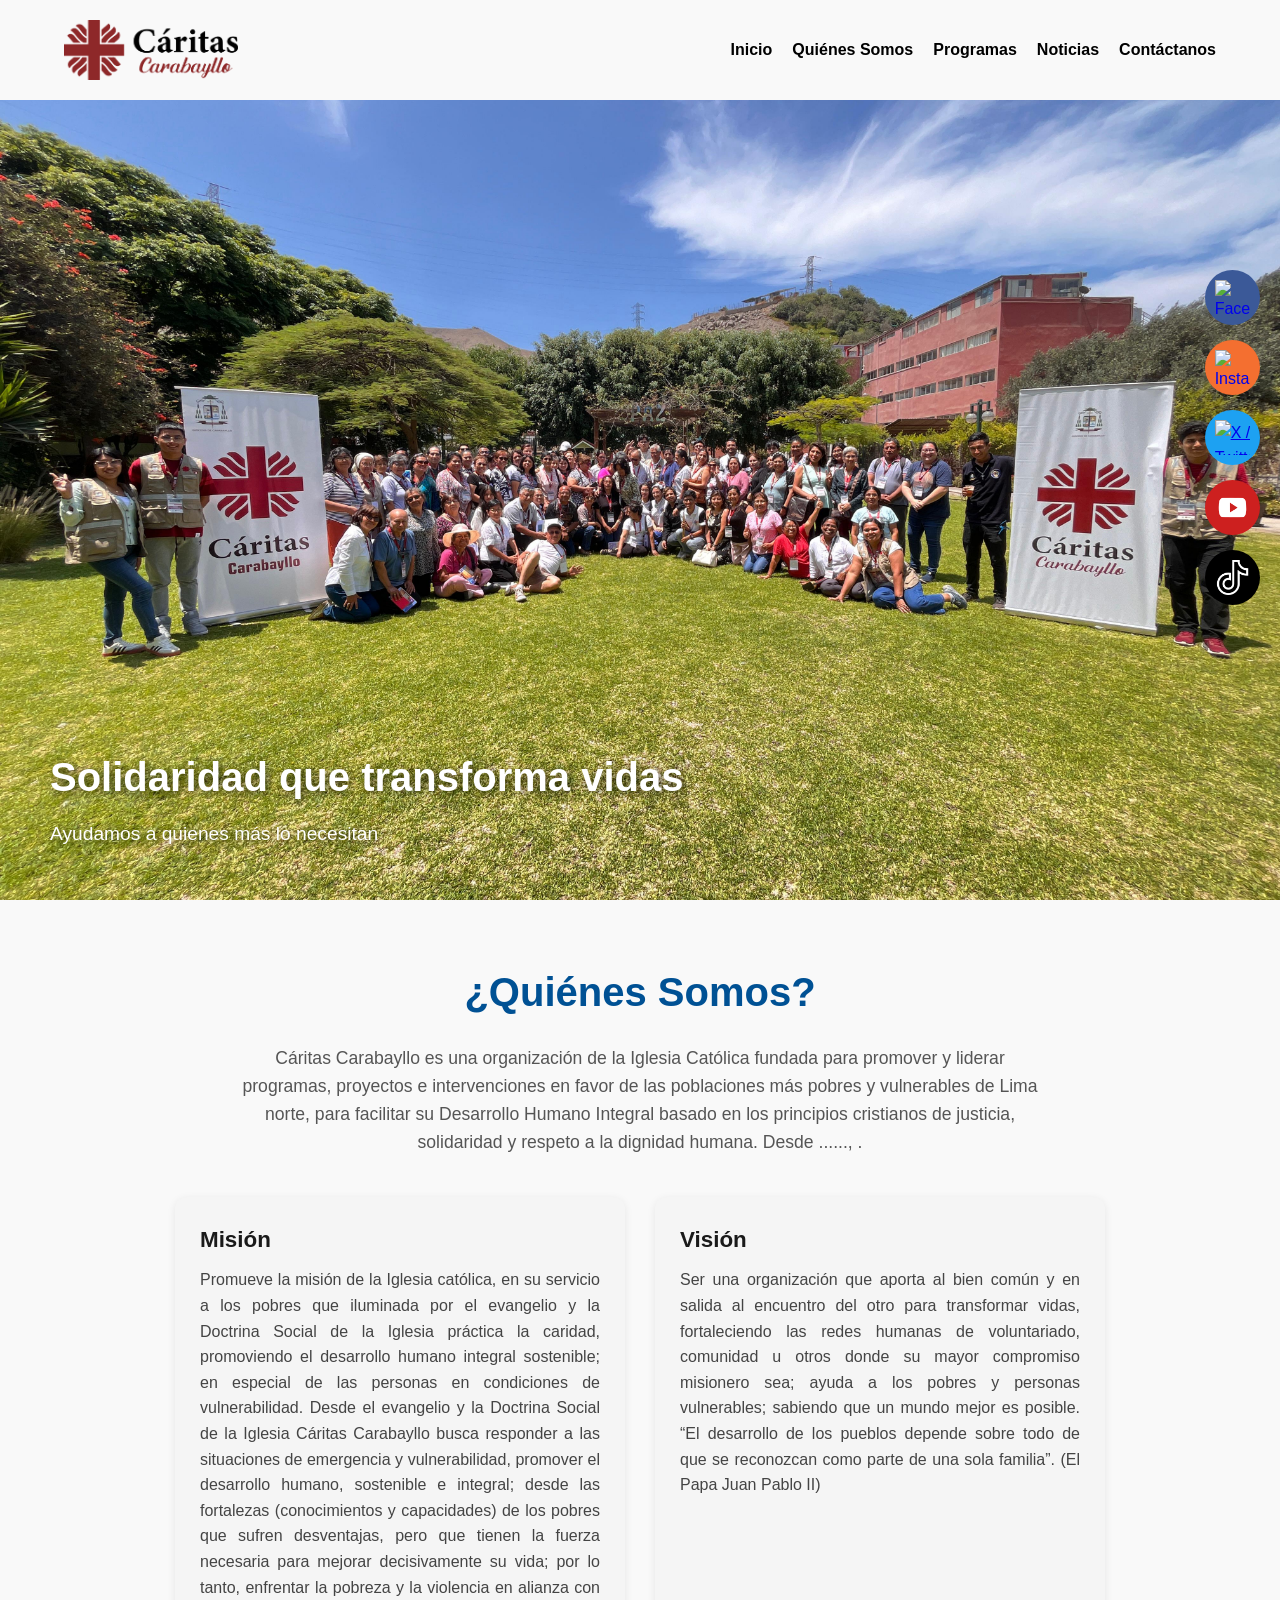
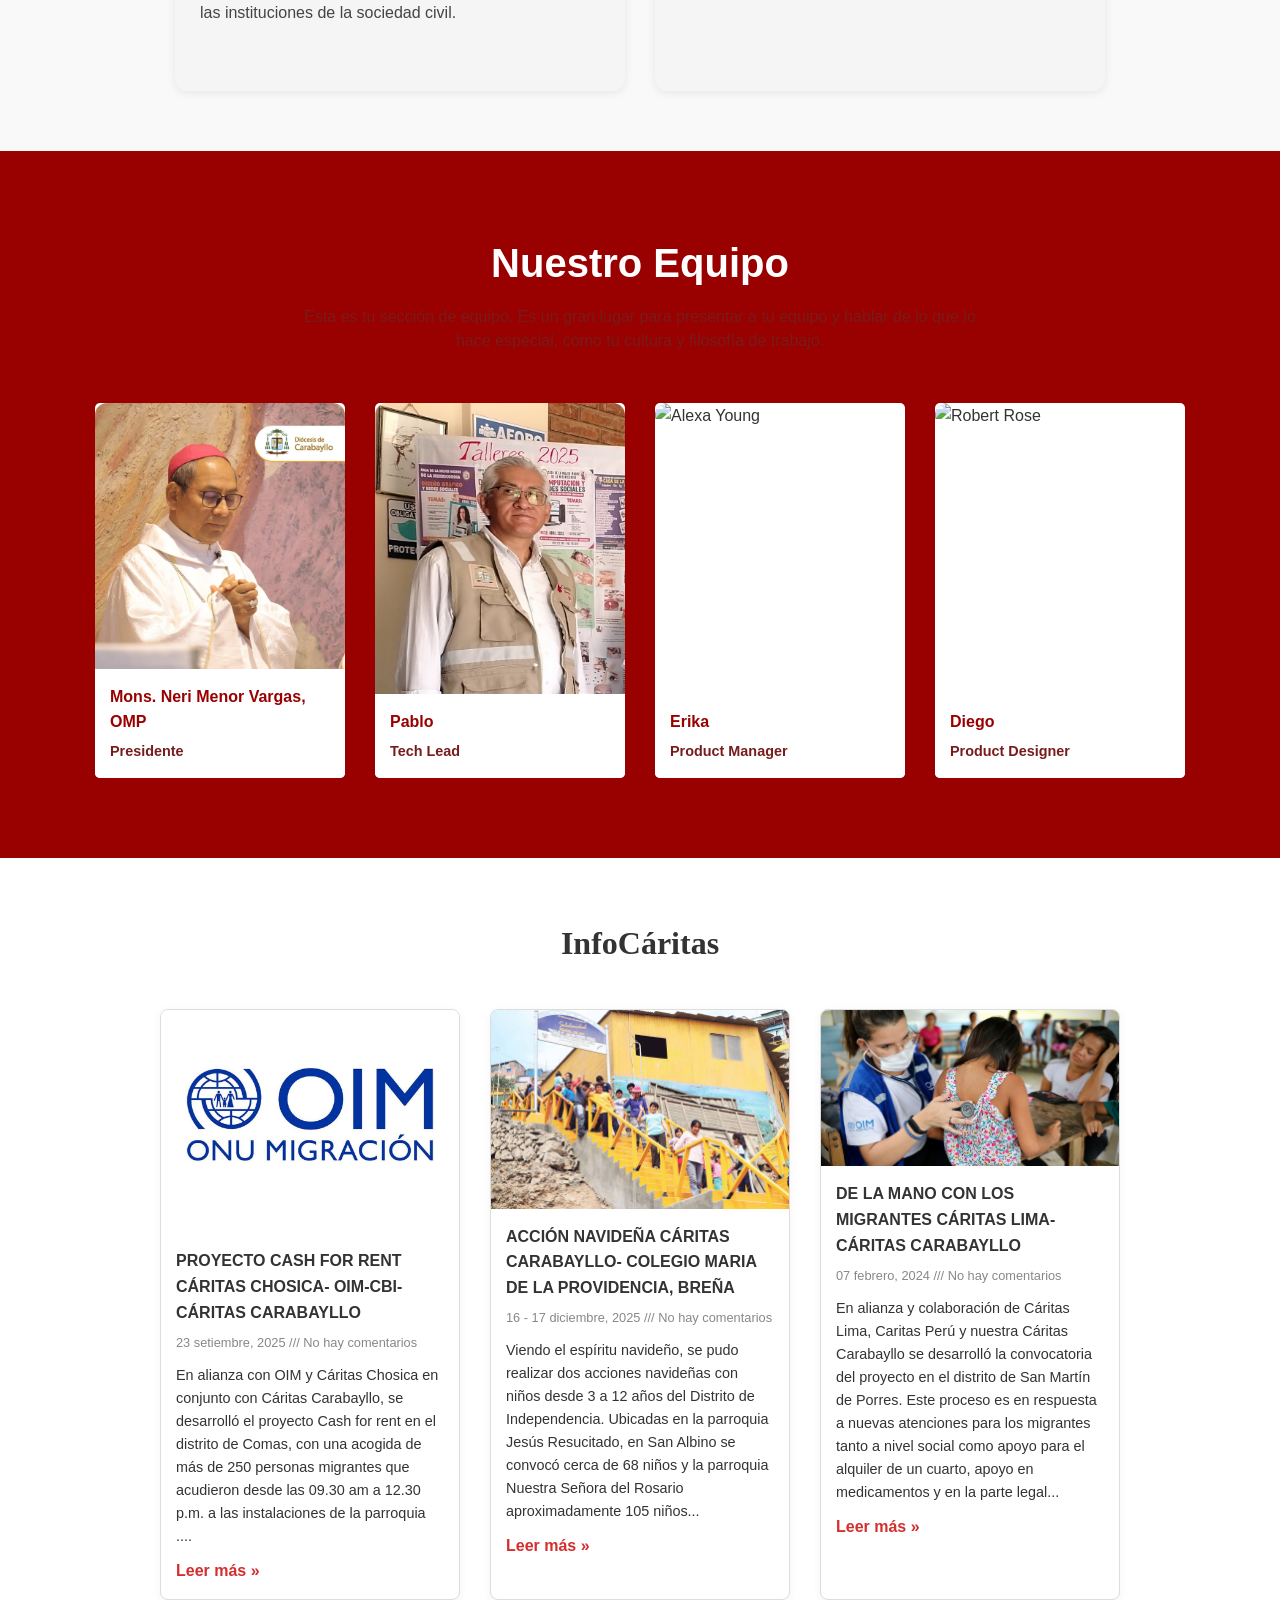
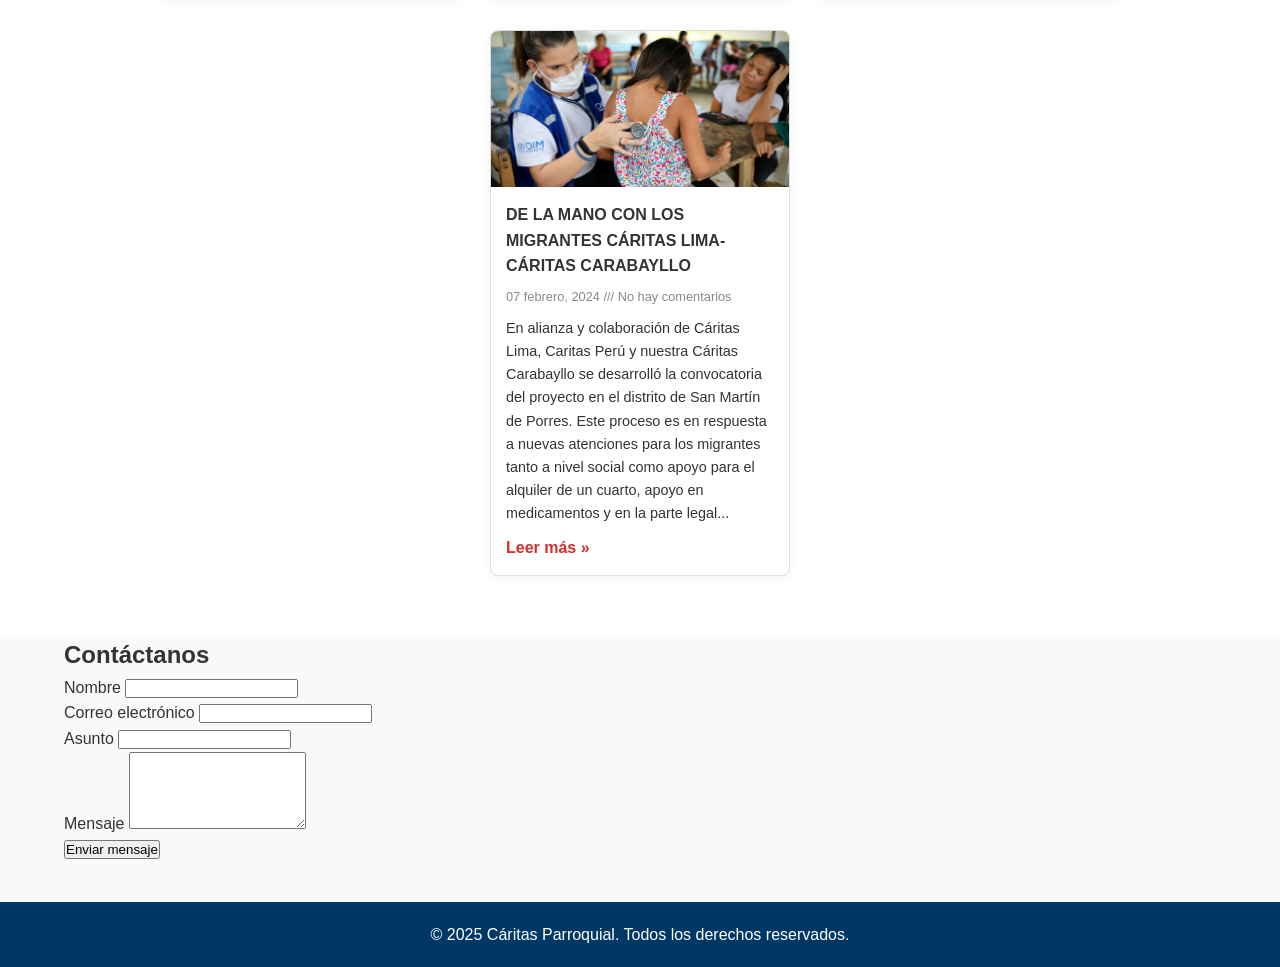
==== commit f6ae5eae: "Update index.html" ====
--- a/index.html
+++ b/index.html
@@ -213,6 +213,36 @@
     </div>
   </div>
 </section>
+
+
+<!--================================================== SECCIÓN DE CONTACTO ====================================---------------->
+
+<section id="contacto" class="contacto">
+  <div class="container">
+    <h2>Contáctanos</h2>
+    <form class="formulario-contacto" id="form-contacto">
+      <div class="form-group">
+        <label for="nombre">Nombre</label>
+        <input type="text" id="nombre" name="nombre" required>
+      </div>
+      <div class="form-group">
+        <label for="correo">Correo electrónico</label>
+        <input type="email" id="correo" name="correo" required>
+      </div>
+      <div class="form-group">
+        <label for="asunto">Asunto</label>
+        <input type="text" id="asunto" name="asunto" required>
+      </div>
+      <div class="form-group">
+        <label for="mensaje">Mensaje</label>
+        <textarea id="mensaje" name="mensaje" rows="5" required></textarea>
+      </div>
+      <button type="submit">Enviar mensaje</button>
+    </form>
+  </div>
+</section>
+
+  
   
 
 <!--================================================== PIE DE PAGINA ===========================================---------------->  
--- a/css/styles.css
+++ b/css/styles.css
@@ -221,7 +221,7 @@
 .team h2 {
   font-size: 2.5rem;
   margin-bottom: 10px;
-  color: #771c1c;
+  color: #ffffff;
 }
 
 .team-description {
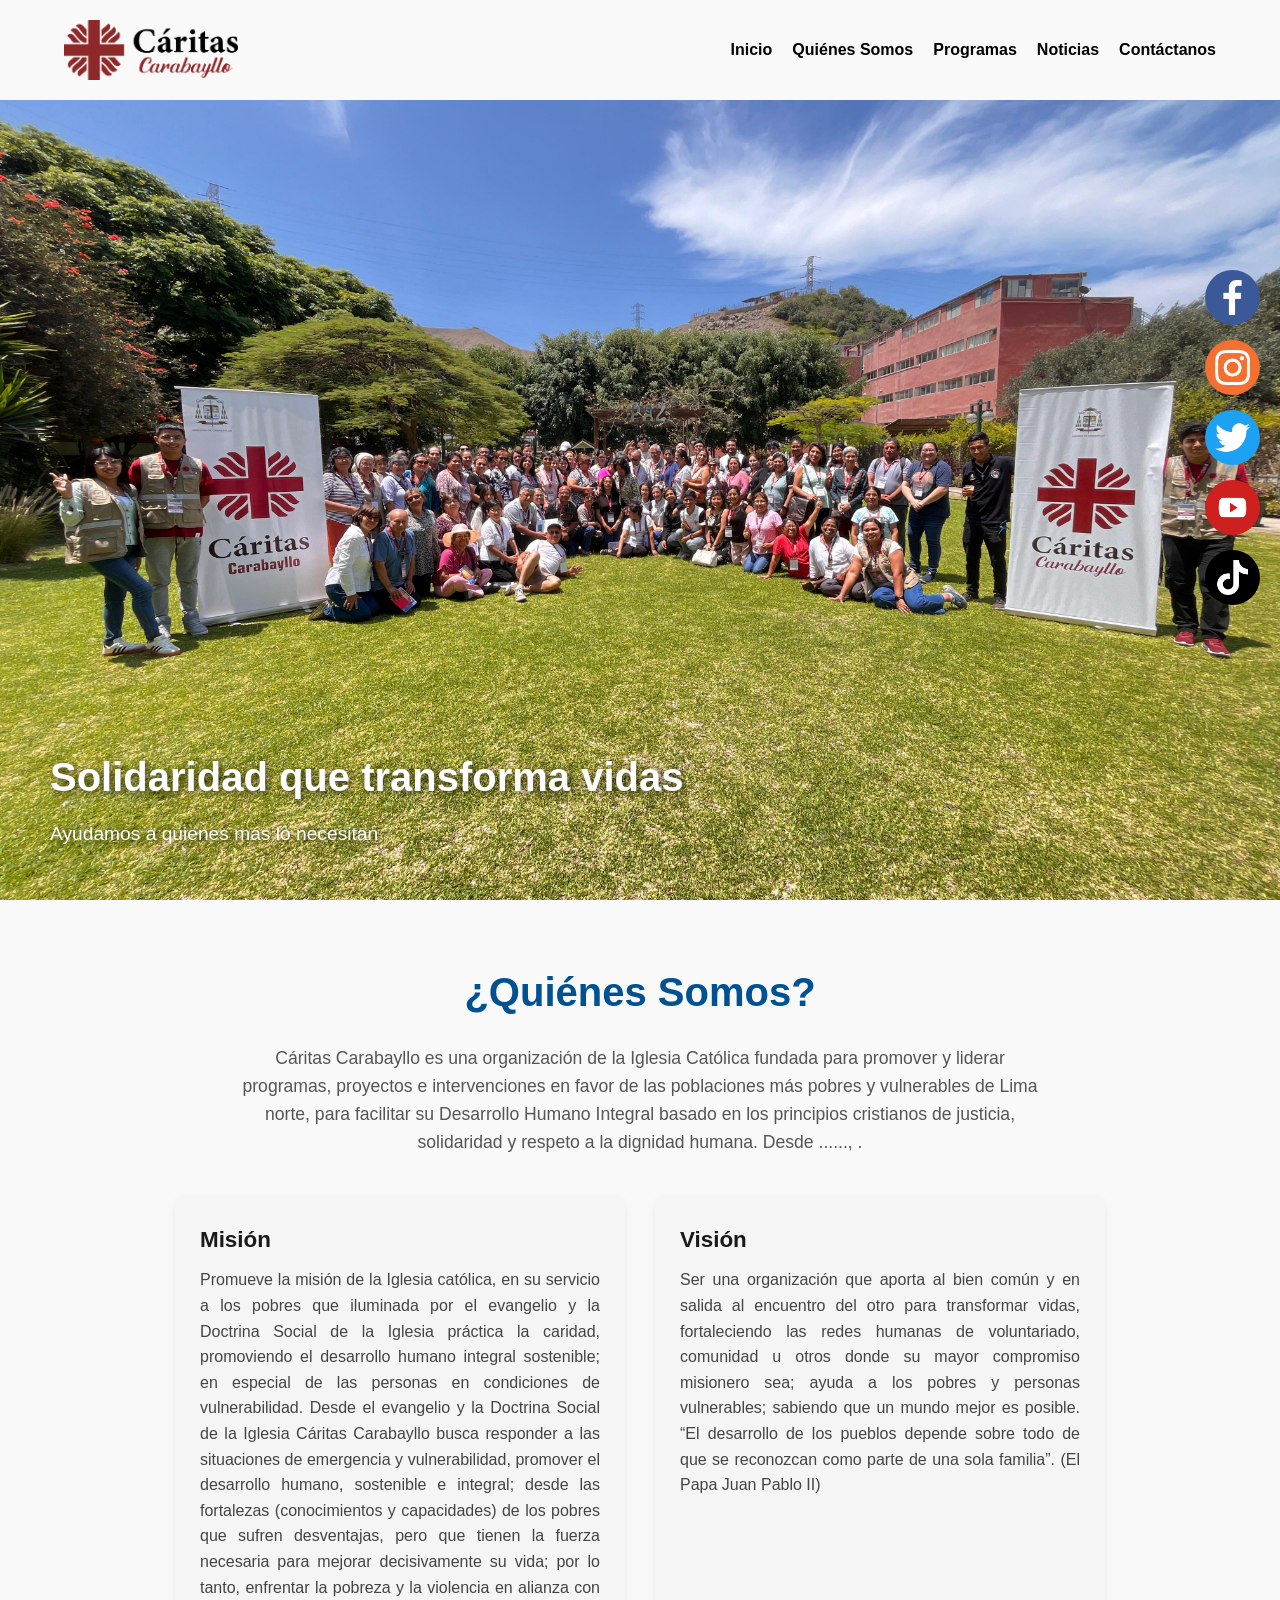
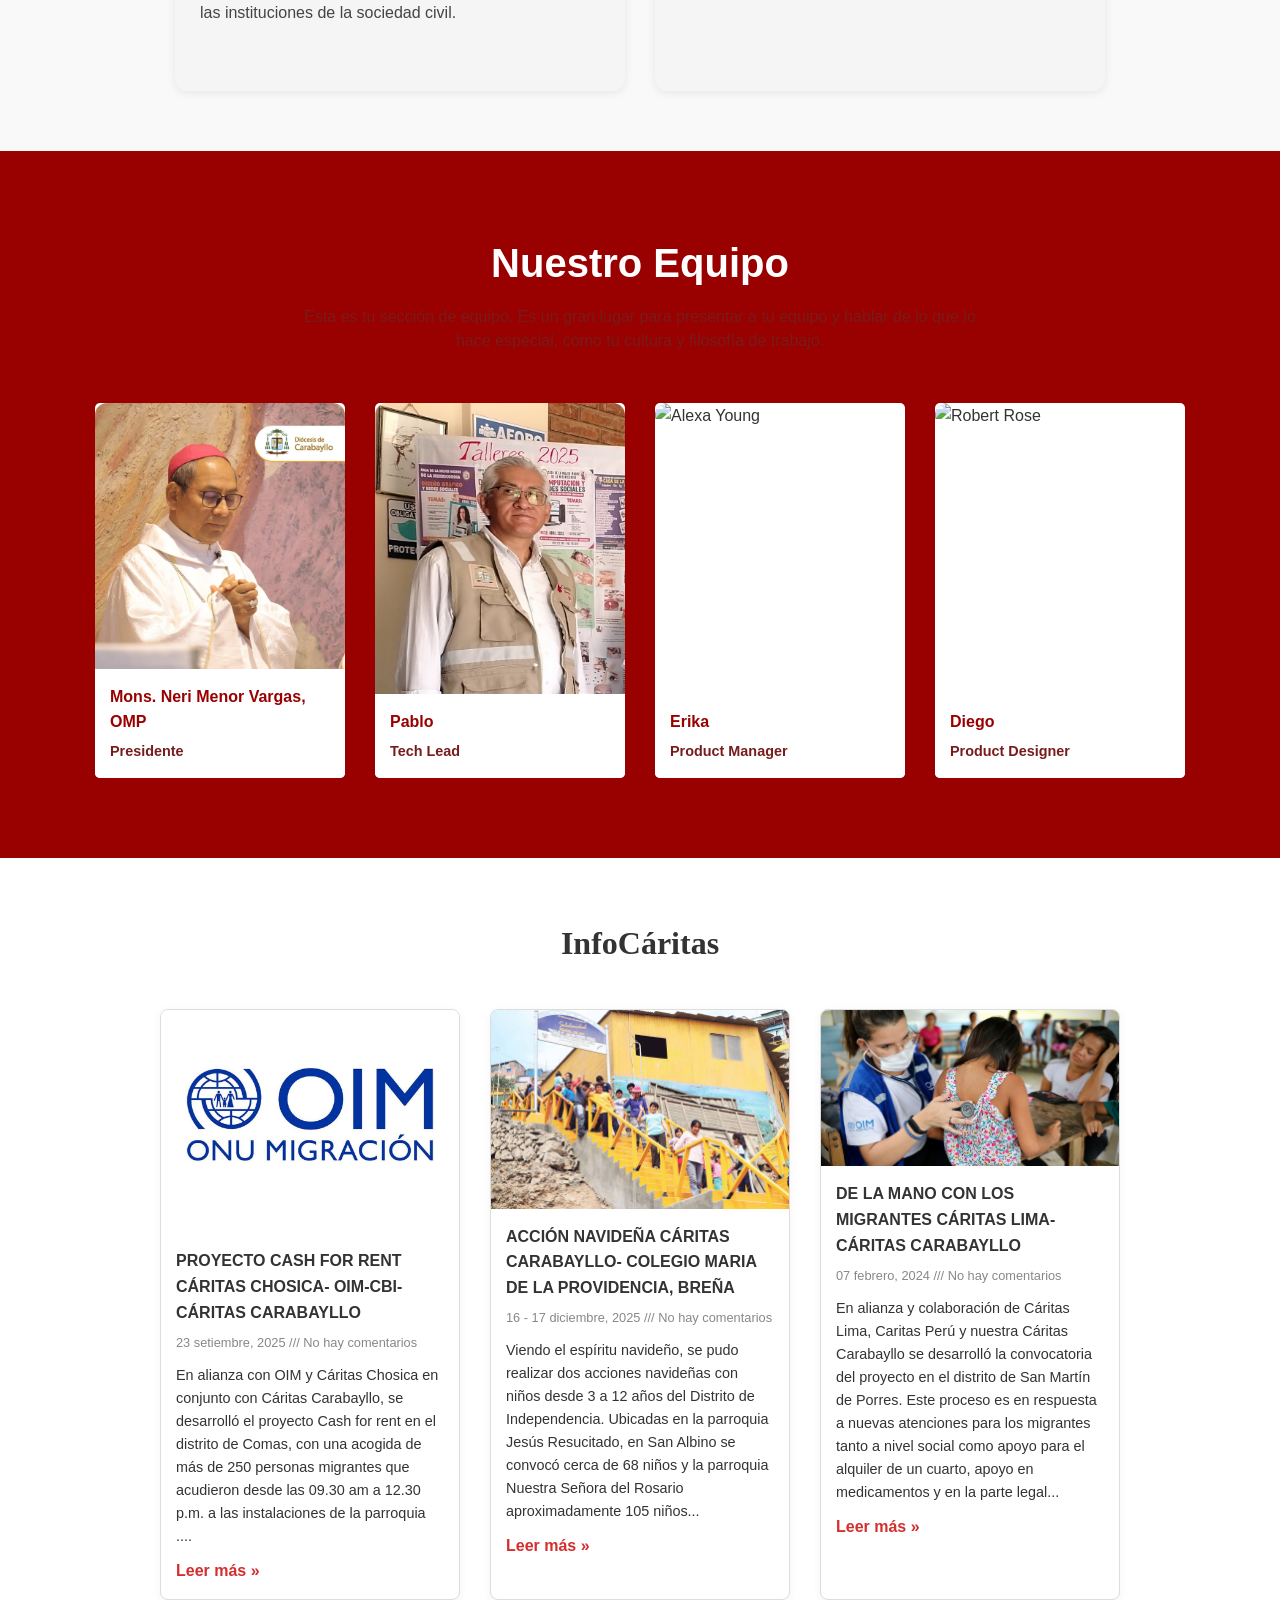
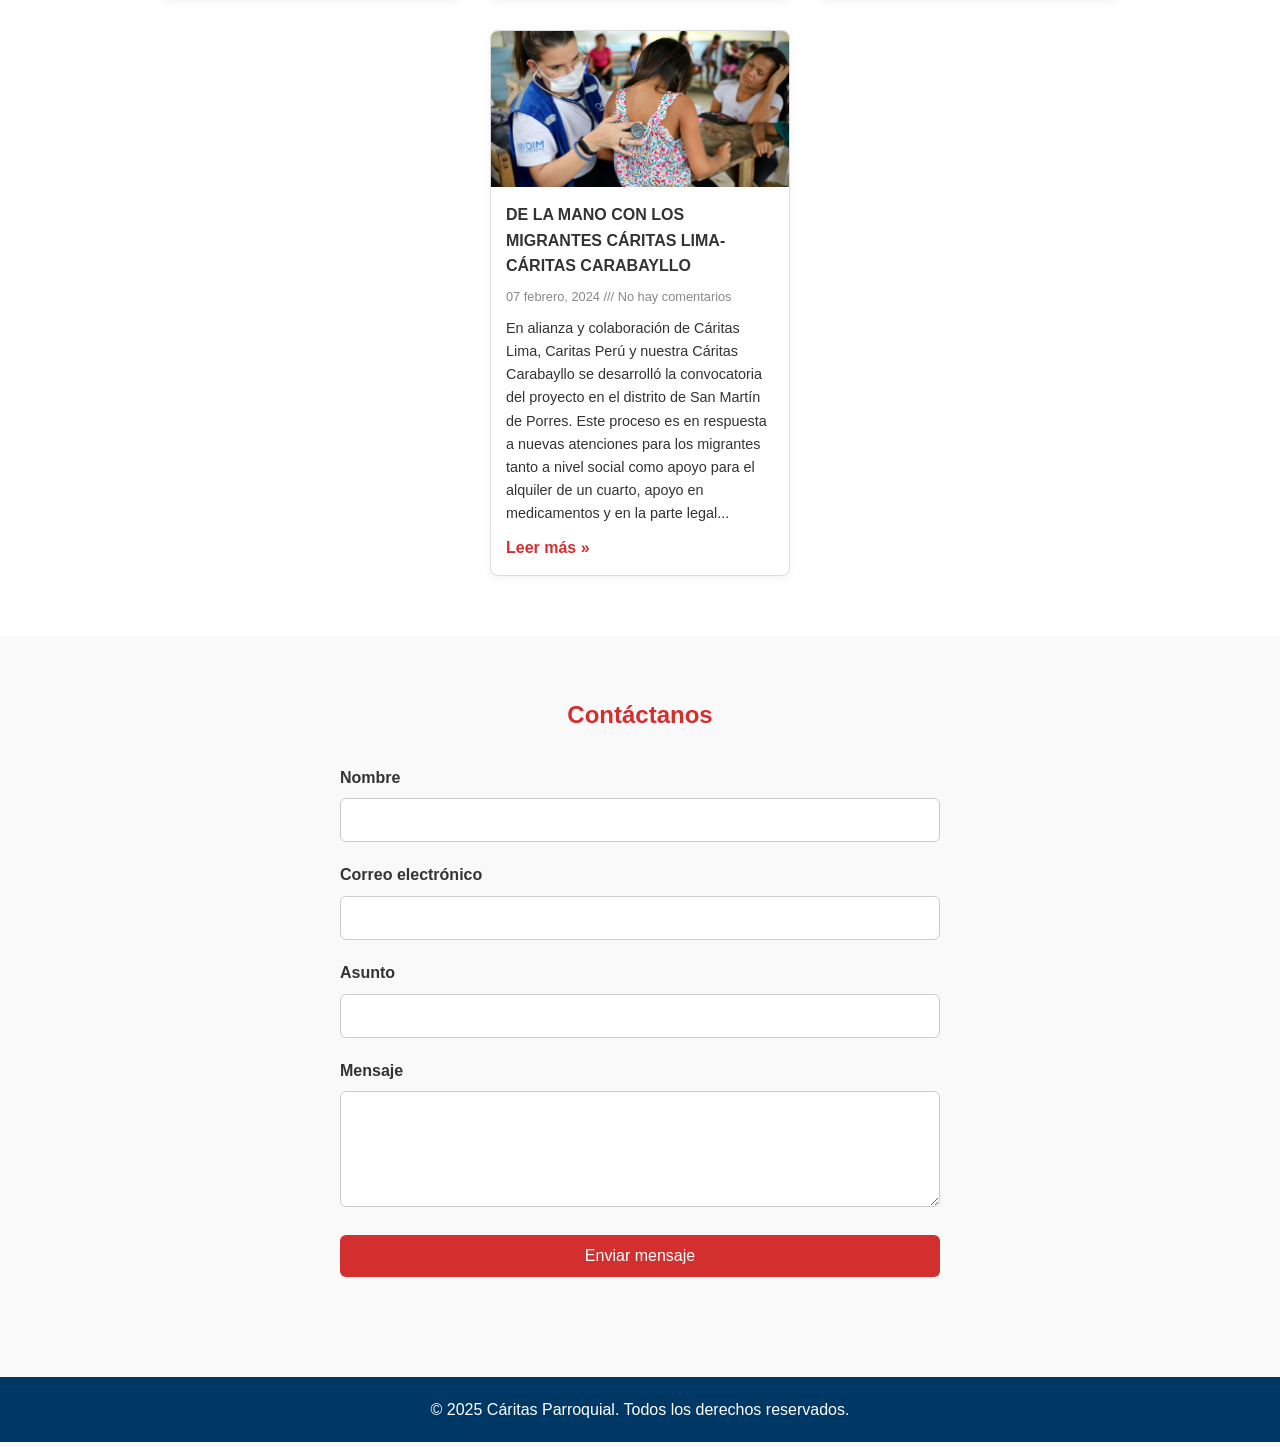
==== commit 0ae32d9c: "Update index.html" ====
--- a/index.html
+++ b/index.html
@@ -258,19 +258,19 @@
 <!--""""""""""""""""""""""""""""""""""""""""""""""""""""BOTONES FLOTANTES =====================================================-->
   <div class="redes-flotantes">
   <a href="https://facebook.com" target="_blank" class="btn-red facebook" title="Facebook">
-    <img src="images/facebook.png" alt="Facebook">
+    <img src="images/facebook1.png" alt="Facebook">
   </a>
   <a href="https://instagram.com" target="_blank" class="btn-red instagram" title="Instagram">
-    <img src="images/instagram.png" alt="Instagram">
+    <img src="images/instagram1.png" alt="Instagram">
   </a>
   <a href="https://twitter.com" target="_blank" class="btn-red x" title="X / Twitter">
-    <img src="images/twitter.png" alt="X / Twitter">
+    <img src="images/twitter1.png" alt="X / Twitter">
   </a>
   <a href="https://youtube.com" target="_blank" class="btn-red youtube" title="YouTube">
     <img src="images/youtube1.png" alt="YouTube">
   </a>
   <a href="https://tiktok.com" target="_blank" class="btn-red tiktok" title="TikTok">
-    <img src="images/tik-tok1.png" alt="TikTok">
+    <img src="images/tik-tok2.png" alt="TikTok">
   </a>
 </div>
 
--- a/css/styles.css
+++ b/css/styles.css
@@ -425,3 +425,54 @@
 .youtube   { background-color: #cd201f; }
 .tiktok    { background-color: #000; }
 
+/*=================================================================== CSS PARA EL FORMULARIO ====================*/
+.contacto {
+  padding: 60px 20px;
+  background-color: #f9f9f9;
+}
+
+.contacto h2 {
+  text-align: center;
+  margin-bottom: 30px;
+  color: #d32f2f;
+}
+
+.formulario-contacto {
+  max-width: 600px;
+  margin: 0 auto;
+}
+
+.form-group {
+  margin-bottom: 20px;
+}
+
+.form-group label {
+  display: block;
+  margin-bottom: 8px;
+  font-weight: bold;
+}
+
+.form-group input,
+.form-group textarea {
+  width: 100%;
+  padding: 12px;
+  border: 1px solid #ccc;
+  border-radius: 6px;
+  font-size: 16px;
+}
+
+button[type="submit"] {
+  background-color: #d32f2f;
+  color: white;
+  padding: 12px 20px;
+  border: none;
+  border-radius: 6px;
+  font-size: 16px;
+  cursor: pointer;
+  width: 100%;
+  transition: background-color 0.3s;
+}
+
+button[type="submit"]:hover {
+  background-color: #b71c1c;
+}
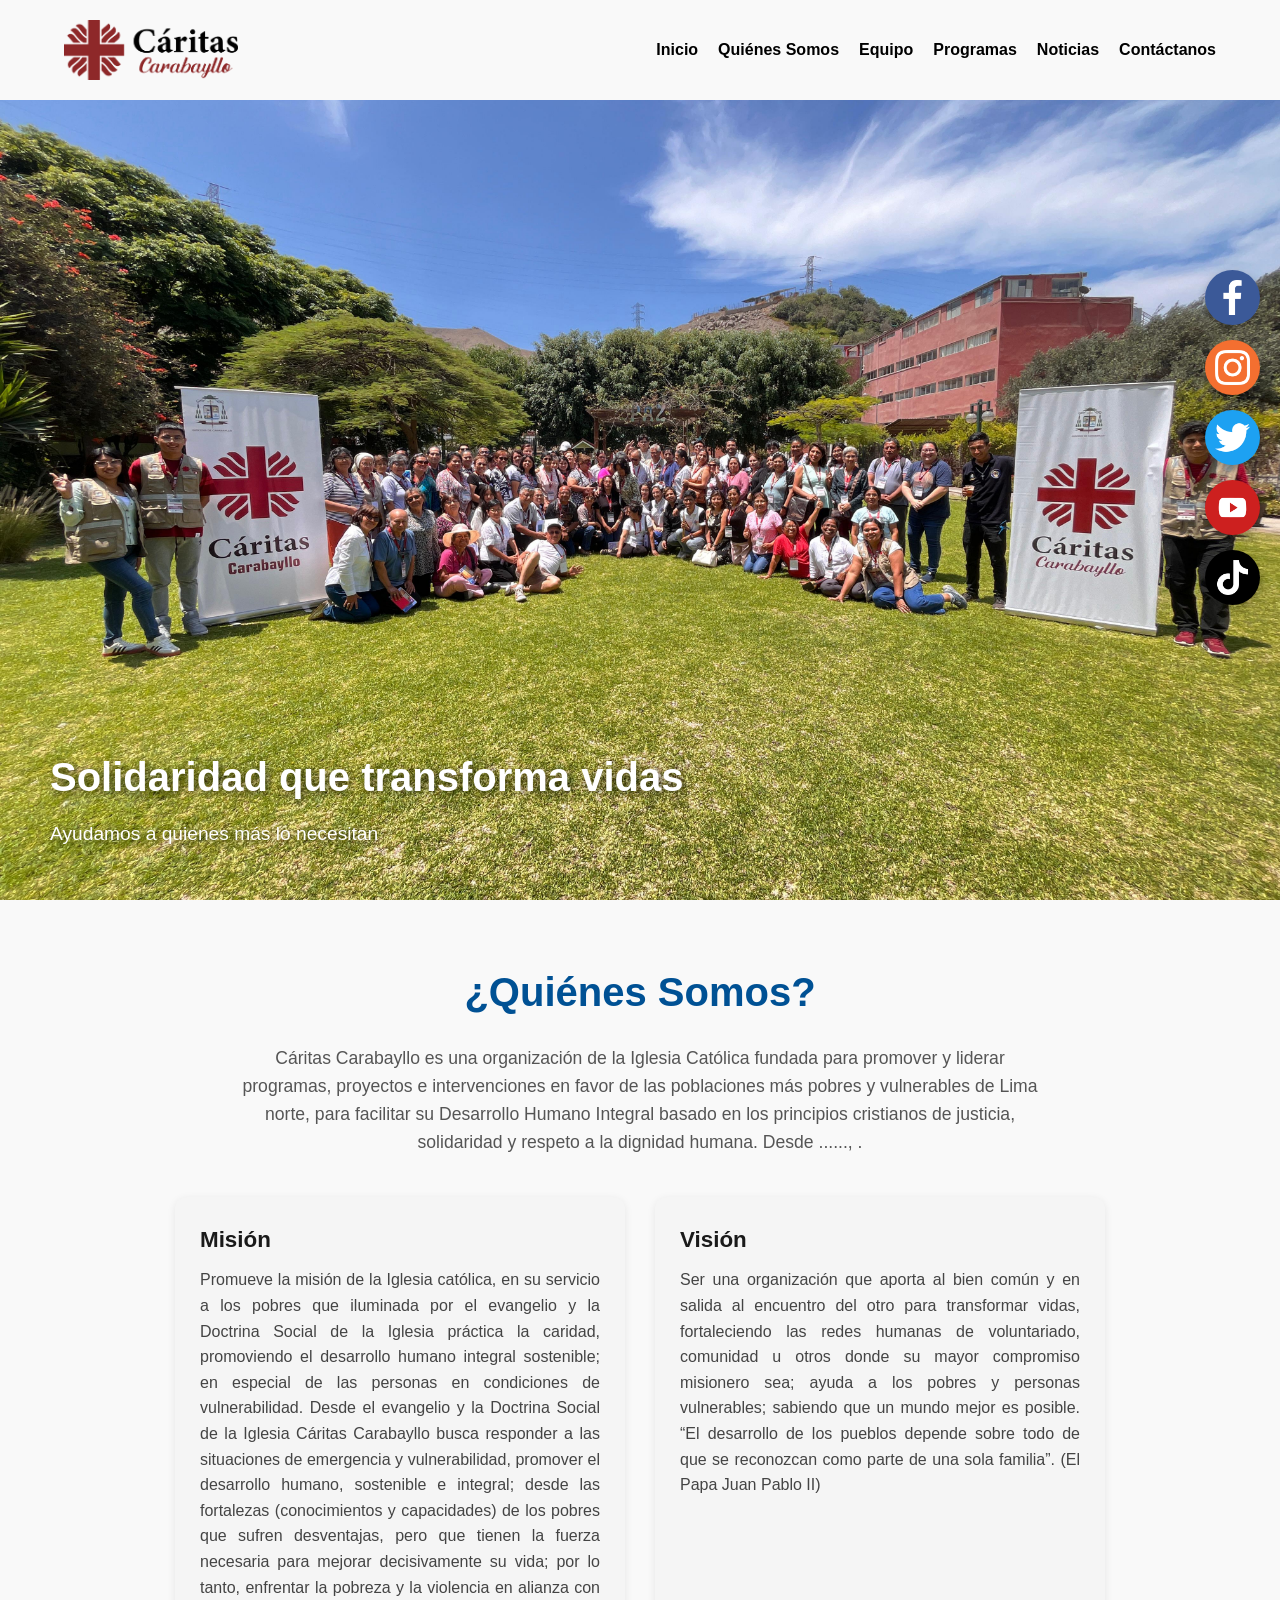
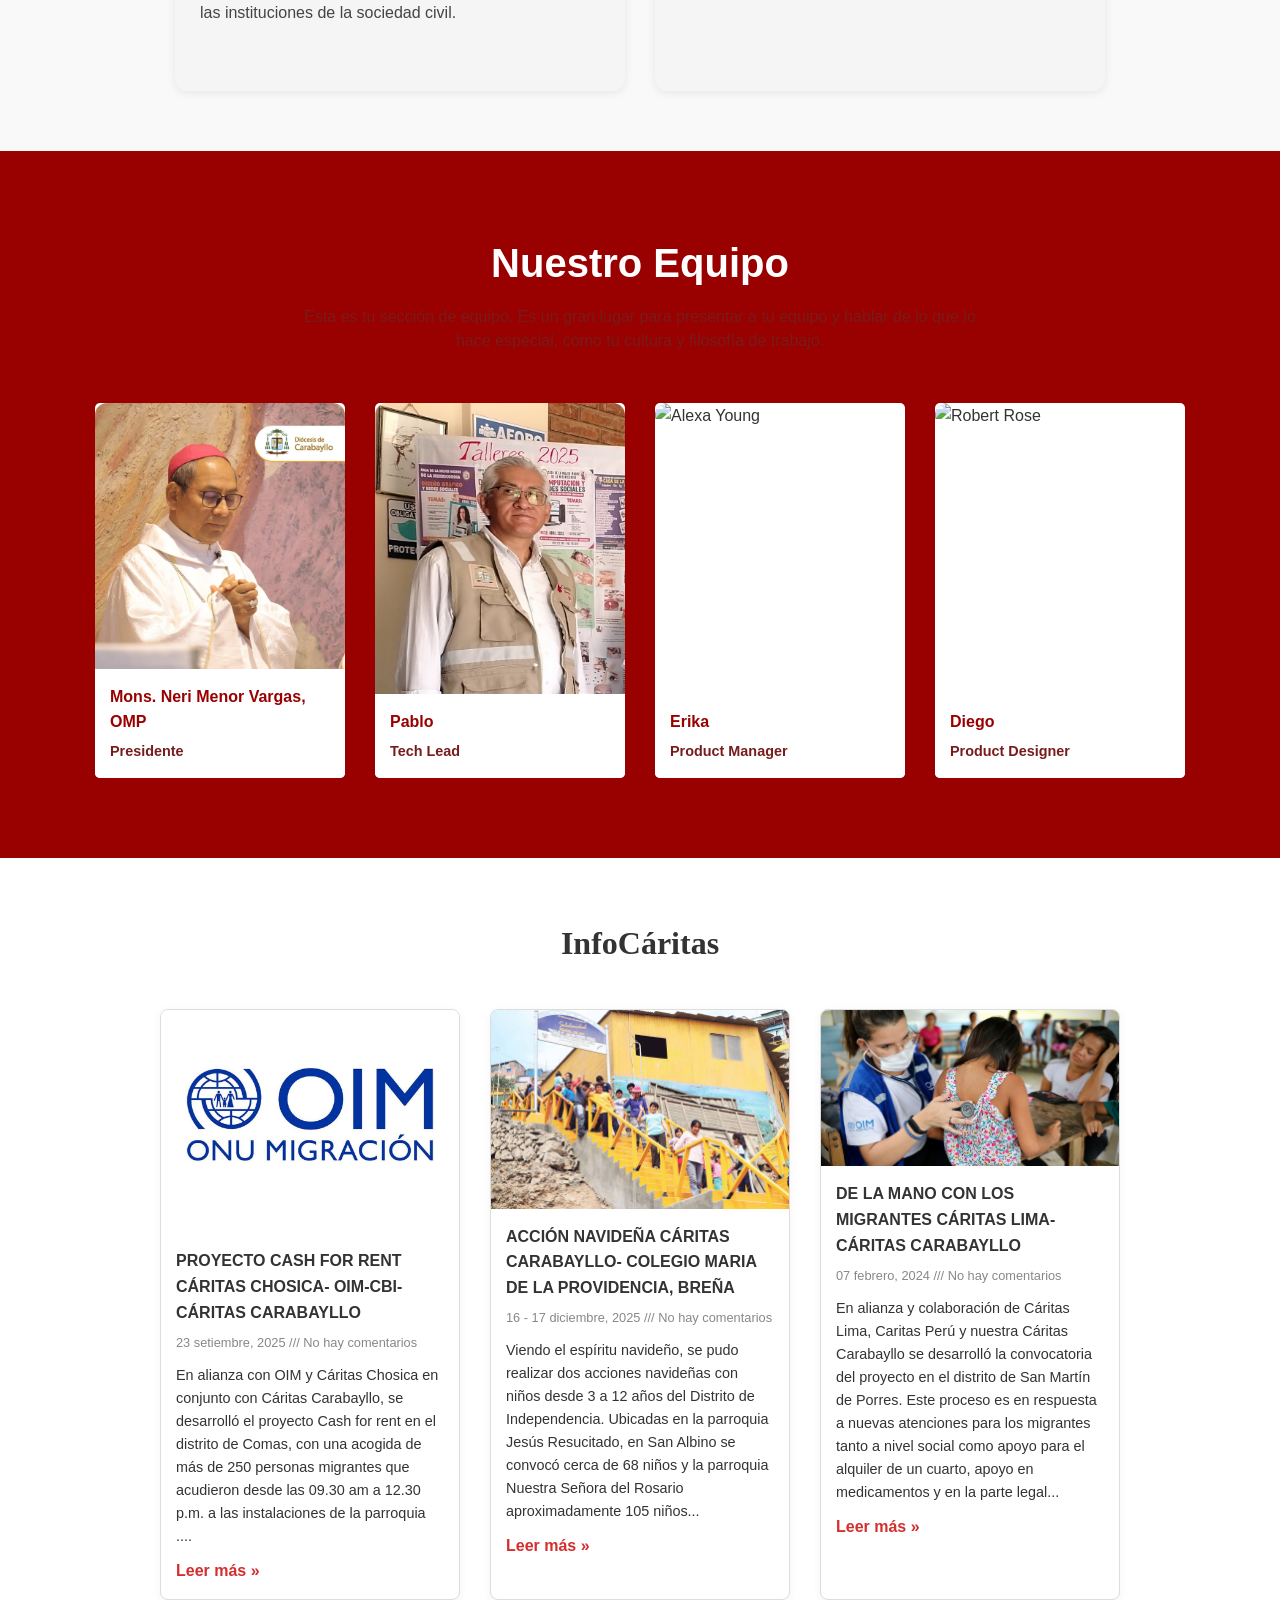
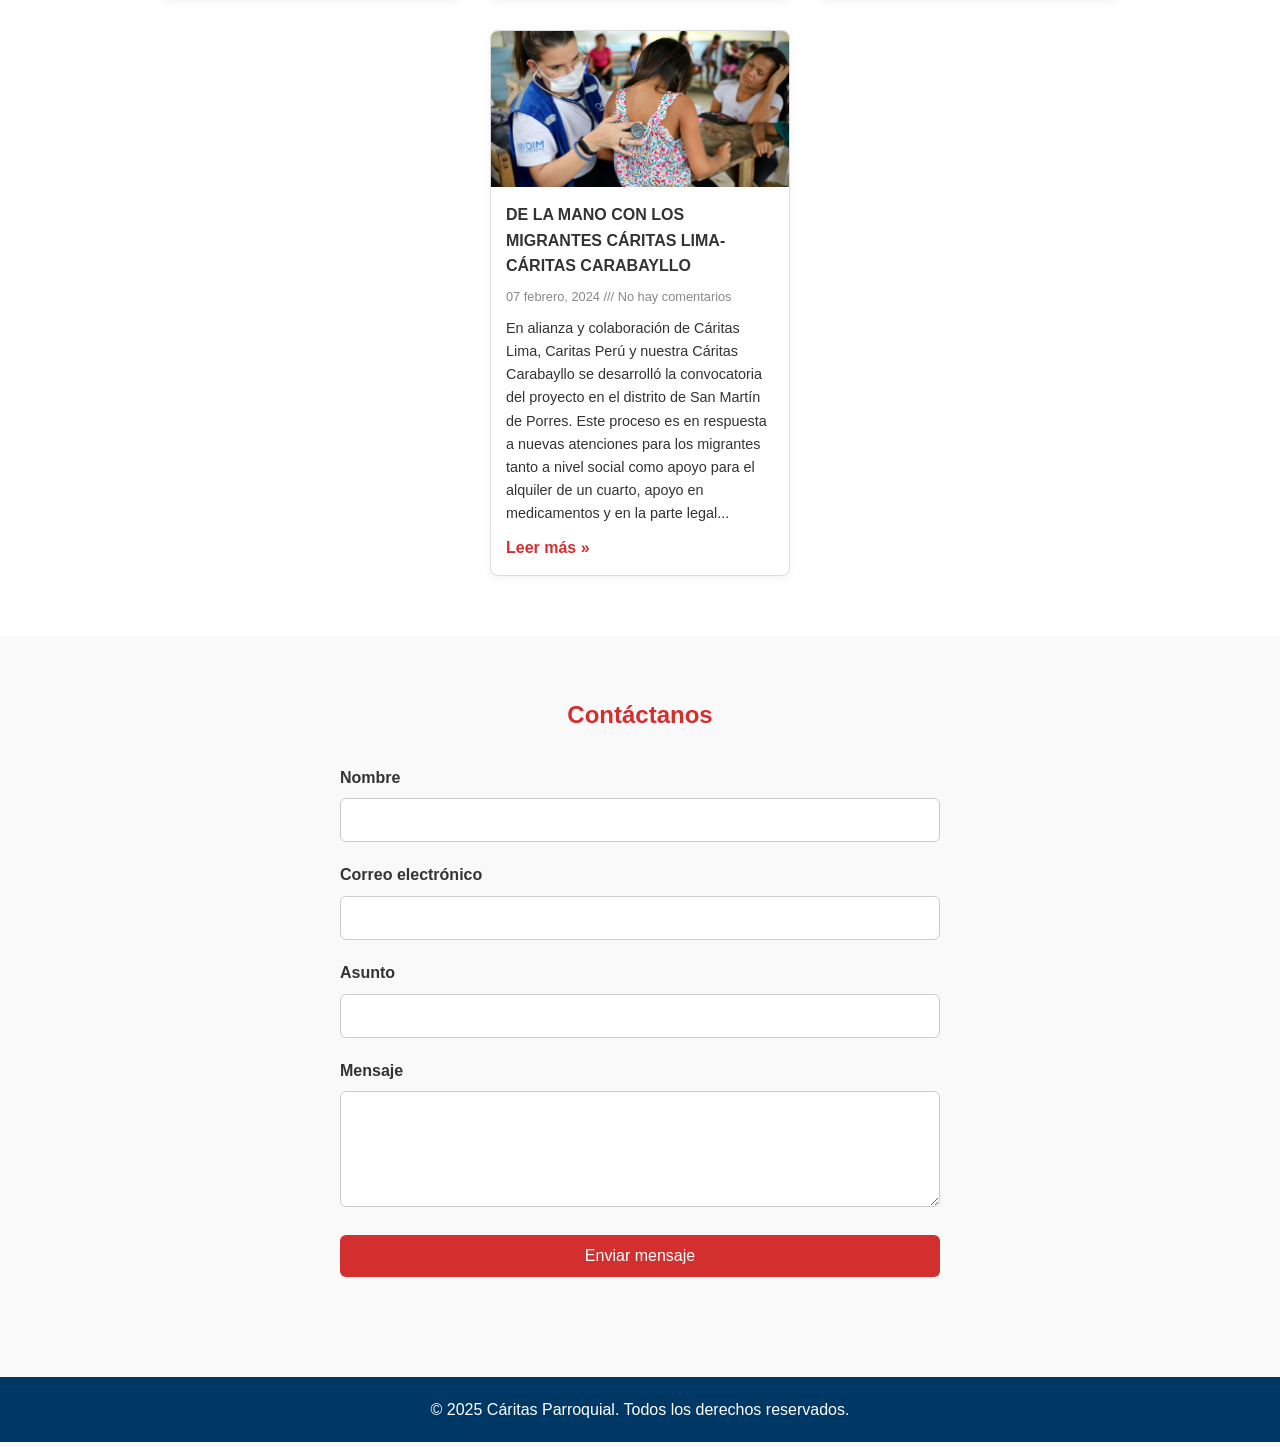
==== commit 226a2a76: "Update index.html" ====
--- a/index.html
+++ b/index.html
@@ -13,7 +13,8 @@
       <nav>
         <ul class="menu">
           <li><a href="#">Inicio</a></li>
-          <li><a href="#">Quiénes Somos</a></li>
+          <li><a href="#nosotros">Quiénes Somos</a></li>
+          <li><a href="#equipo">Equipo</a></li>
           <li><a href="#">Programas</a></li>
           <li><a href="#">Noticias</a></li>
           <li><a href="#">Contáctanos</a></li>
@@ -69,7 +70,7 @@
     </div>  
   </section> --->
 <!--================================================== SECCION QUIENES SOMOS ===========================================---------------->  
-<section class="about">
+<section class="about" id="nosotros">
   <div class="container">
     <h2>¿Quiénes Somos?</h2>
     <p>
@@ -109,7 +110,7 @@
 <!--================================================== SECCION EQUIPO ===========================================---------------->  
 
   
-<section class="team">
+<section class="team" id="equipo">
   <div class="container">
     <h2>Nuestro Equipo</h2>
     <p class="team-description">
--- a/css/styles.css
+++ b/css/styles.css
@@ -400,6 +400,7 @@
   cursor: pointer;
   overflow: hidden;
   background-color: white; /* para que los íconos resalten */
+  box-shadow: 0 4px 8px rgba(0, 0, 0, 0.3);
 }
 
 .btn-red:hover {
@@ -424,6 +425,14 @@
 .x         { background-color: #1da1f2; }
 .youtube   { background-color: #cd201f; }
 .tiktok    { background-color: #000; }
+
+/* PARA OCULTAR LOS BOTONES FLOTANTES EN PANTALLAS CHICAS CELULARES*/
+@media (max-width: 768px) {
+  .redes-flotantes {
+    display: none;
+  }
+}
+
 
 /*=================================================================== CSS PARA EL FORMULARIO ====================*/
 .contacto {
